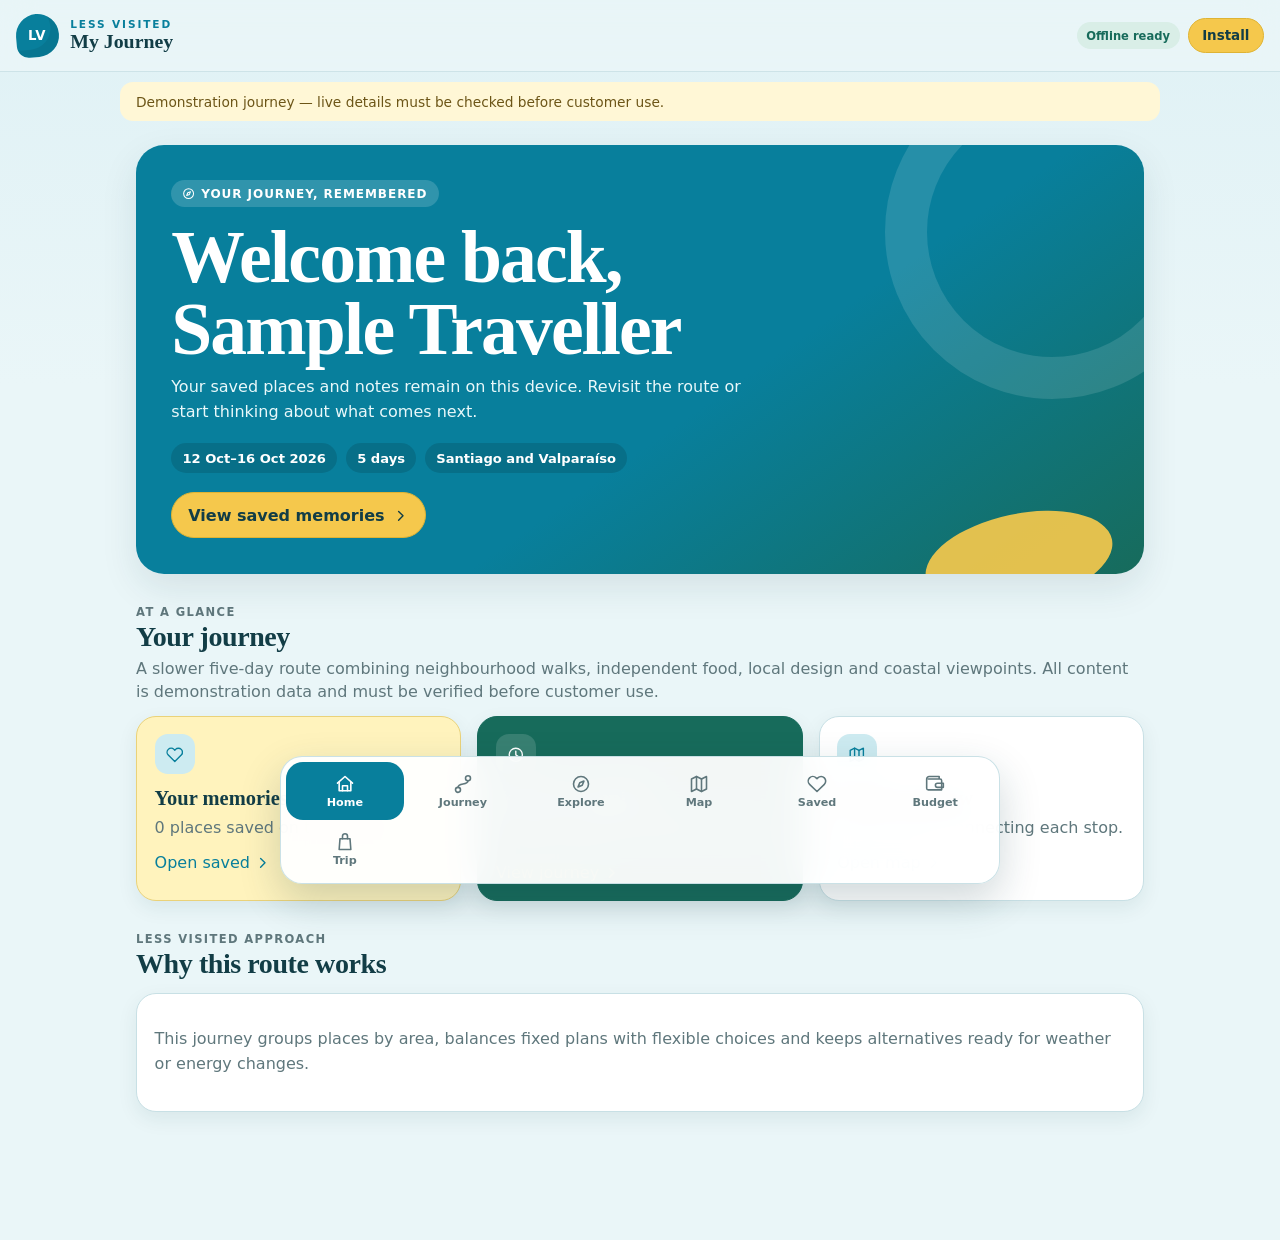
==== index.html @ 57053570 "Add full trip budget companion" ====
<!doctype html>
<html lang="en">
<head>
  <meta charset="utf-8" />
  <meta name="viewport" content="width=device-width, initial-scale=1, viewport-fit=cover" />
  <meta name="theme-color" content="#087f9c" />
  <meta name="description" content="Your private, offline-friendly Less Visited journey companion." />
  <link rel="manifest" href="./manifest.webmanifest" />
  <link rel="icon" href="./icons/icon-192.png" sizes="192x192" />
  <link rel="apple-touch-icon" href="./icons/icon-192.png" />
  <link rel="stylesheet" href="./styles.css" />
  <title>My Journey — Less Visited</title>
</head>
<body>
  <a class="skip-link" href="#main">Skip to content</a>

  <svg class="icon-sprite" aria-hidden="true">
    <symbol id="icon-home" viewBox="0 0 24 24"><path d="m3 11 9-8 9 8"/><path d="M5 10v10h14V10"/><path d="M9 20v-6h6v6"/></symbol>
    <symbol id="icon-route" viewBox="0 0 24 24"><circle cx="6" cy="19" r="3"/><circle cx="18" cy="5" r="3"/><path d="M6 16c0-6 12-2 12-8"/></symbol>
    <symbol id="icon-compass" viewBox="0 0 24 24"><circle cx="12" cy="12" r="9"/><path d="m15.5 8.5-2 5-5 2 2-5z"/></symbol>
    <symbol id="icon-map" viewBox="0 0 24 24"><path d="m3 6 6-3 6 3 6-3v15l-6 3-6-3-6 3z"/><path d="M9 3v15M15 6v15"/></symbol>
    <symbol id="icon-heart" viewBox="0 0 24 24"><path d="M20.8 4.6a5.5 5.5 0 0 0-7.8 0L12 5.7l-1.1-1.1a5.5 5.5 0 0 0-7.8 7.8L12 21l8.8-8.6a5.5 5.5 0 0 0 0-7.8z"/></symbol>
    <symbol id="icon-bag" viewBox="0 0 24 24"><path d="M6 8h12l1 13H5z"/><path d="M9 8V5a3 3 0 0 1 6 0v3"/></symbol>
    <symbol id="icon-clock" viewBox="0 0 24 24"><circle cx="12" cy="12" r="9"/><path d="M12 7v5l3 2"/></symbol>
    <symbol id="icon-pin" viewBox="0 0 24 24"><path d="M20 10c0 5-8 11-8 11S4 15 4 10a8 8 0 1 1 16 0z"/><circle cx="12" cy="10" r="2"/></symbol>
    <symbol id="icon-check" viewBox="0 0 24 24"><path d="m5 12 4 4L19 6"/></symbol>
    <symbol id="icon-external" viewBox="0 0 24 24"><path d="M14 4h6v6M20 4l-9 9"/><path d="M18 13v7H4V6h7"/></symbol>
    <symbol id="icon-chevron" viewBox="0 0 24 24"><path d="m9 18 6-6-6-6"/></symbol>
    <symbol id="icon-download" viewBox="0 0 24 24"><path d="M12 3v12m-5-5 5 5 5-5M5 21h14"/></symbol>
    <symbol id="icon-wallet" viewBox="0 0 24 24"><path d="M4 6h14a2 2 0 0 1 2 2v11H4a2 2 0 0 1-2-2V6a3 3 0 0 1 3-3h12v3"/><path d="M15 11h7v5h-7a2 2 0 0 1 0-5z"/></symbol>
  </svg>

  <header class="app-header">
    <a class="brand-lockup" href="#home" aria-label="Less Visited My Journey home">
      <div class="brand-mark" aria-hidden="true"><span>LV</span></div>
      <div>
        <p class="eyebrow">LESS VISITED</p>
        <p class="product-name">My Journey</p>
      </div>
    </a>
    <div class="header-actions">
      <span id="offline-pill" class="status-pill" hidden>Offline ready</span>
      <button id="install-button" class="button button--small button--yellow" type="button" hidden>Install</button>
    </div>
  </header>

  <div id="network-status" class="network-status" role="status" aria-live="polite"></div>
  <div id="demo-warning" class="demo-warning" hidden></div>

  <main id="main" class="app-main" tabindex="-1">
    <section id="view-home" class="view is-active" data-view="home" aria-labelledby="home-heading"></section>
    <section id="view-journey" class="view" data-view="journey" aria-labelledby="journey-heading"></section>
    <section id="view-explore" class="view" data-view="explore" aria-labelledby="explore-heading"></section>
    <section id="view-map" class="view" data-view="map" aria-labelledby="map-heading"></section>
    <section id="view-saved" class="view" data-view="saved" aria-labelledby="saved-heading"></section>
    <section id="view-budget" class="view" data-view="budget" aria-labelledby="budget-heading"></section>
    <section id="view-trip" class="view" data-view="trip" aria-labelledby="trip-heading"></section>
  </main>

  <nav class="bottom-nav" aria-label="Journey navigation">
    <button class="nav-item is-active" type="button" data-target="home" aria-current="page"><svg><use href="#icon-home"/></svg><span>Home</span></button>
    <button class="nav-item" type="button" data-target="journey"><svg><use href="#icon-route"/></svg><span>Journey</span></button>
    <button class="nav-item" type="button" data-target="explore"><svg><use href="#icon-compass"/></svg><span>Explore</span></button>
    <button class="nav-item" type="button" data-target="map"><svg><use href="#icon-map"/></svg><span>Map</span></button>
    <button class="nav-item" type="button" data-target="saved"><svg><use href="#icon-heart"/></svg><span>Saved</span></button>
    <button class="nav-item" type="button" data-target="budget"><svg><use href="#icon-wallet"/></svg><span>Budget</span></button>
    <button class="nav-item" type="button" data-target="trip"><svg><use href="#icon-bag"/></svg><span>Trip</span></button>
  </nav>

  <template id="place-template">
    <article class="place-card">
      <div class="place-card__visual"><span class="place-card__initials"></span><span class="place-card__status"></span></div>
      <div class="place-card__content">
        <div class="place-card__topline"><span class="category-chip"></span><span class="place-card__location"></span></div>
        <h3 class="place-card__title"></h3>
        <p class="place-card__description"></p>
        <p class="place-card__note"></p>
        <div class="place-card__actions">
          <button class="icon-button save-button" type="button"></button>
          <a class="icon-button map-button" target="_blank" rel="noopener noreferrer"><svg><use href="#icon-pin"/></svg> Map</a>
        </div>
      </div>
    </article>
  </template>

  <script src="./app.js" type="module"></script>
</body>
</html>
---- styles.css ----
:root {
  --sea: #087f9c;
  --sea-dark: #05647c;
  --sea-soft: #cdebf1;
  --green: #176b5b;
  --green-soft: #d9eee7;
  --yellow: #f5c84c;
  --yellow-soft: #fff3bd;
  --ink: #123d46;
  --muted: #5f777c;
  --page: #eaf6f8;
  --white: #ffffff;
  --surface: #f8fcfd;
  --line: #c8e0e5;
  --danger: #a54536;
  --shadow: 0 14px 36px rgba(18, 61, 70, .10);
  --shadow-small: 0 7px 20px rgba(18, 61, 70, .08);
  --radius: 20px;
  color-scheme: light;
  font-family: Inter, ui-sans-serif, system-ui, -apple-system, BlinkMacSystemFont, "Segoe UI", sans-serif;
}

* { box-sizing: border-box; }
html { background: var(--page); scroll-behavior: smooth; }
body { margin: 0; min-height: 100vh; background: linear-gradient(180deg, #dff1f5 0, var(--page) 24rem); color: var(--ink); }
button, textarea, input, select { font: inherit; }
button, a { -webkit-tap-highlight-color: transparent; }
a { color: inherit; }
svg { width: 1.1em; height: 1.1em; fill: none; stroke: currentColor; stroke-width: 1.9; stroke-linecap: round; stroke-linejoin: round; }
.icon-sprite { position: absolute; width: 0; height: 0; overflow: hidden; }

.skip-link { position: fixed; left: 1rem; top: -5rem; z-index: 100; padding: .75rem 1rem; background: var(--ink); color: #fff; border-radius: 10px; }
.skip-link:focus { top: 1rem; }

.app-header { position: sticky; top: 0; z-index: 20; display: flex; justify-content: space-between; align-items: center; min-height: 72px; padding: env(safe-area-inset-top) 1rem 0; background: rgba(234, 246, 248, .91); border-bottom: 1px solid rgba(200, 224, 229, .85); backdrop-filter: blur(16px); }
.brand-lockup { display: flex; align-items: center; gap: .7rem; text-decoration: none; }
.brand-mark { display: grid; place-items: center; width: 43px; height: 43px; border-radius: 50% 50% 50% 12px; background: var(--sea); color: #fff; box-shadow: inset -8px -8px 0 rgba(0,0,0,.07); transform: rotate(-5deg); }
.brand-mark span { transform: rotate(5deg); font-weight: 900; font-size: .83rem; letter-spacing: .05em; }
.eyebrow { margin: 0 0 .05rem; color: var(--sea); font-size: .66rem; letter-spacing: .18em; font-weight: 900; }
.product-name { margin: 0; color: var(--ink); font-family: Georgia, "Times New Roman", serif; font-size: 1.24rem; font-weight: 700; }
.header-actions { display: flex; align-items: center; gap: .5rem; }
.status-pill { padding: .38rem .6rem; border-radius: 999px; background: var(--green-soft); color: var(--green); font-size: .72rem; font-weight: 800; }

.button, .icon-button, .filter-chip { border: 1px solid var(--line); border-radius: 999px; background: var(--white); color: var(--ink); cursor: pointer; text-decoration: none; }
.button { display: inline-flex; align-items: center; justify-content: center; gap: .45rem; padding: .78rem 1rem; font-weight: 800; }
.button--small { padding: .58rem .85rem; font-size: .84rem; }
.button--primary { background: var(--sea); color: #fff; border-color: var(--sea); }
.button--green { background: var(--green); color: #fff; border-color: var(--green); }
.button--yellow { background: var(--yellow); color: var(--ink); border-color: #dfb333; }
.button--danger { color: var(--danger); }
.button:focus-visible, .icon-button:focus-visible, .filter-chip:focus-visible, .nav-item:focus-visible, textarea:focus-visible, input:focus-visible, select:focus-visible, summary:focus-visible { outline: 3px solid rgba(245, 200, 76, .8); outline-offset: 2px; }

.network-status, .demo-warning { display: none; max-width: 1040px; margin: .65rem auto 0; padding: .7rem 1rem; border-radius: 13px; font-size: .86rem; }
.network-status.is-visible { display: block; background: var(--yellow-soft); color: #72570d; }
.demo-warning { background: #fff7d6; color: #6c5517; }
.demo-warning:not([hidden]) { display: block; }

.app-main { width: min(100%, 1040px); margin: 0 auto; padding: 1rem 1rem calc(7rem + env(safe-area-inset-bottom)); }
.view { display: none; }
.view.is-active { display: block; animation: appear .2s ease-out; }
@keyframes appear { from { opacity: .4; transform: translateY(4px); } }

.trip-hero { position: relative; overflow: hidden; min-height: 330px; padding: 1.5rem; border-radius: 28px; background: linear-gradient(145deg, var(--sea) 0 58%, var(--green) 100%); color: #fff; box-shadow: var(--shadow); }
.trip-hero::after { content: ""; position: absolute; width: 250px; height: 250px; right: -75px; top: -80px; border: 42px solid rgba(255,255,255,.12); border-radius: 50%; }
.trip-hero::before { content: ""; position: absolute; width: 190px; height: 90px; right: 30px; bottom: -30px; border-radius: 50%; background: var(--yellow); opacity: .92; transform: rotate(-12deg); }
.trip-hero__content { position: relative; z-index: 2; max-width: 660px; }
.stage-badge { display: inline-flex; align-items: center; gap: .35rem; padding: .42rem .7rem; border-radius: 999px; background: rgba(255,255,255,.16); font-size: .75rem; font-weight: 850; text-transform: uppercase; letter-spacing: .08em; }
.trip-hero h1 { margin: .85rem 0 .55rem; font-family: Georgia, "Times New Roman", serif; font-size: clamp(2.35rem, 8vw, 4.6rem); line-height: .98; letter-spacing: -.025em; }
.trip-hero__summary { max-width: 58ch; margin: 0; color: #e9f8fa; font-size: 1rem; line-height: 1.58; }
.hero-meta { display: flex; flex-wrap: wrap; gap: .55rem; margin-top: 1.15rem; }
.hero-meta span { padding: .48rem .7rem; border-radius: 999px; background: rgba(0,0,0,.13); font-size: .82rem; font-weight: 700; }
.hero-action { margin-top: 1.2rem; }

.section-heading { display: flex; align-items: end; justify-content: space-between; gap: 1rem; margin: 1.65rem 0 .8rem; }
.section-heading h2 { margin: 0; font-family: Georgia, "Times New Roman", serif; font-size: 1.75rem; letter-spacing: -.015em; }
.section-heading p { margin: .25rem 0 0; color: var(--muted); line-height: 1.45; }
.section-label { margin: 0 0 .35rem; color: var(--sea); font-size: .72rem; font-weight: 900; letter-spacing: .12em; text-transform: uppercase; }

.dashboard-grid, .summary-grid, .place-grid, .trip-grid { display: grid; gap: 1rem; }
.dashboard-card, .panel, .place-card, .day-card, .map-card { background: var(--white); border: 1px solid var(--line); border-radius: var(--radius); box-shadow: var(--shadow-small); }
.dashboard-card { padding: 1.1rem; }
.dashboard-card--yellow { background: var(--yellow-soft); border-color: #ead279; }
.dashboard-card--green { background: var(--green); color: #fff; border-color: var(--green); }
.dashboard-card__icon { display: grid; place-items: center; width: 40px; height: 40px; margin-bottom: .8rem; border-radius: 13px; background: var(--sea-soft); color: var(--sea); }
.dashboard-card--green .dashboard-card__icon { background: rgba(255,255,255,.14); color: #fff; }
.dashboard-card h3 { margin: 0 0 .35rem; font-family: Georgia, "Times New Roman", serif; font-size: 1.28rem; }
.dashboard-card p { margin: 0; color: var(--muted); line-height: 1.52; }
.dashboard-card--green p { color: #e1f2ed; }
.dashboard-card__meta { margin-top: .65rem !important; font-size: .82rem; font-weight: 750; }
.card-link { display: inline-flex; align-items: center; gap: .25rem; margin-top: .8rem; color: var(--sea); font-size: .87rem; font-weight: 850; text-decoration: none; }
.button-link { padding: 0; border: 0; background: none; cursor: pointer; font: inherit; }
.dashboard-card--green .card-link { color: var(--yellow); }

.progress { height: 8px; margin-top: .9rem; overflow: hidden; border-radius: 999px; background: rgba(18,61,70,.11); }
.progress span { display: block; height: 100%; border-radius: inherit; background: var(--yellow); }

.day-card { overflow: hidden; margin-bottom: 1rem; }
.day-card__header { display: flex; align-items: start; justify-content: space-between; gap: 1rem; padding: 1.05rem 1.1rem; background: linear-gradient(100deg, var(--sea-soft), #effafb); cursor: pointer; list-style: none; }
.day-card__header::-webkit-details-marker { display: none; }
.day-card__header h3 { margin: .15rem 0 0; font-family: Georgia, "Times New Roman", serif; font-size: 1.45rem; }
.day-card__header p { margin: 0; color: var(--sea-dark); font-size: .77rem; font-weight: 850; text-transform: uppercase; letter-spacing: .07em; }
.day-card__header svg { flex: 0 0 auto; margin-top: .45rem; transition: transform .2s; }
.day-card[open] .day-card__header svg { transform: rotate(90deg); }
.route-note { display: flex; gap: .75rem; padding: .85rem 1rem; background: var(--green-soft); color: var(--green); font-size: .87rem; line-height: 1.45; }
.route-note svg { flex: 0 0 auto; margin-top: .15rem; }
.timeline { padding: .3rem 1rem .9rem; }
.timeline-item { position: relative; display: grid; grid-template-columns: 68px 1fr; gap: .7rem; padding: 1rem 0; border-bottom: 1px solid var(--line); }
.timeline-item:last-child { border-bottom: 0; }
.timeline-item__time { color: var(--sea); font-weight: 900; }
.timeline-item__content h4 { margin: .3rem 0 .25rem; font-family: Georgia, "Times New Roman", serif; font-size: 1.15rem; }
.timeline-item__content p { margin: 0; color: var(--muted); line-height: 1.5; }
.type-badge, .category-chip { display: inline-flex; align-items: center; width: fit-content; padding: .3rem .55rem; border-radius: 999px; font-size: .7rem; font-weight: 850; text-transform: capitalize; }
.type-fixed { background: #fde2dc; color: #8c3d2f; }
.type-suggested { background: var(--sea-soft); color: var(--sea-dark); }
.type-optional { background: var(--yellow-soft); color: #72570d; }
.type-food { background: #f9e1c8; color: #8b4f18; }
.type-task { background: var(--green-soft); color: var(--green); }
.activity-facts { display: flex; flex-wrap: wrap; gap: .4rem .8rem; margin-top: .55rem; color: var(--ink); font-size: .79rem; }
.activity-actions, .place-card__actions, .panel-actions { display: flex; flex-wrap: wrap; gap: .5rem; margin-top: .8rem; }
.icon-button { display: inline-flex; align-items: center; justify-content: center; gap: .32rem; min-height: 40px; padding: .5rem .72rem; font-weight: 800; font-size: .83rem; }
.icon-button.is-active { background: var(--green); color: #fff; border-color: var(--green); }
.alternative-box { margin-top: .75rem; padding: .75rem; border-left: 4px solid var(--yellow); border-radius: 0 12px 12px 0; background: #fff9df; }
.alternative-box strong { display: block; margin-bottom: .2rem; }
.alternative-box p { font-size: .87rem; }

.filter-bar { display: flex; gap: .45rem; margin: .8rem -1rem 1rem; padding: 0 1rem .25rem; overflow-x: auto; scrollbar-width: none; }
.filter-bar::-webkit-scrollbar { display: none; }
.filter-chip { flex: 0 0 auto; padding: .57rem .78rem; color: var(--muted); font-size: .8rem; font-weight: 800; }
.filter-chip.is-active { background: var(--sea); color: #fff; border-color: var(--sea); }
.explore-summary { color: var(--muted); font-size: .86rem; }
.place-grid { grid-template-columns: repeat(auto-fit, minmax(250px, 1fr)); }
.place-card { overflow: hidden; }
.place-card__visual { position: relative; display: grid; place-items: center; min-height: 118px; background: linear-gradient(135deg, var(--sea), var(--green)); color: rgba(255,255,255,.95); }
.place-card:nth-child(3n+2) .place-card__visual { background: linear-gradient(135deg, var(--green), #59a889); }
.place-card:nth-child(3n+3) .place-card__visual { background: linear-gradient(135deg, #e0ae2e, var(--yellow)); color: var(--ink); }
.place-card__initials { font-family: Georgia, "Times New Roman", serif; font-size: 2.1rem; font-weight: 700; letter-spacing: .05em; }
.place-card__status { position: absolute; right: .65rem; top: .65rem; padding: .32rem .5rem; border-radius: 999px; background: rgba(255,255,255,.9); color: var(--green); font-size: .66rem; font-weight: 900; }
.place-card__content { padding: 1rem; }
.place-card__topline { display: flex; justify-content: space-between; align-items: center; gap: .5rem; }
.category-chip { background: var(--sea-soft); color: var(--sea-dark); }
.place-card__location { color: var(--muted); font-size: .72rem; }
.place-card h3 { margin: .55rem 0 .35rem; font-family: Georgia, "Times New Roman", serif; font-size: 1.3rem; }
.place-card__description { margin: 0; color: var(--muted); line-height: 1.5; }
.place-card__note { margin: .65rem 0 0; padding-top: .65rem; border-top: 1px solid var(--line); color: var(--ink); font-size: .83rem; line-height: 1.45; }

.map-card { overflow: hidden; }
.map-preview { position: relative; min-height: 300px; overflow: hidden; background: #d8eef2; }
.map-preview::before, .map-preview::after { content: ""; position: absolute; inset: -10%; background: repeating-linear-gradient(112deg, transparent 0 48px, rgba(255,255,255,.7) 49px 56px, transparent 57px 105px); transform: rotate(-7deg); }
.map-preview::after { background: repeating-linear-gradient(28deg, transparent 0 70px, rgba(23,107,91,.09) 71px 112px); transform: rotate(5deg); }
.map-route { position: absolute; z-index: 2; left: 18%; top: 19%; width: 62%; height: 60%; border: 5px dashed var(--sea); border-left-color: transparent; border-bottom-color: var(--green); border-radius: 45% 55% 40% 60%; transform: rotate(-8deg); }
.map-pin { position: absolute; z-index: 3; display: grid; place-items: center; width: 34px; height: 34px; border: 4px solid #fff; border-radius: 50% 50% 50% 8px; background: var(--yellow); color: var(--ink); box-shadow: var(--shadow-small); transform: rotate(-45deg); font-weight: 900; }
.map-pin span { transform: rotate(45deg); font-size: .75rem; }
.map-pin--1 { left: 20%; top: 22%; }.map-pin--2 { left: 48%; top: 45%; }.map-pin--3 { right: 18%; bottom: 18%; }
.map-card__body { padding: 1.1rem; }
.map-card__body h3 { margin: 0; font-family: Georgia, "Times New Roman", serif; font-size: 1.45rem; }
.map-card__body p { color: var(--muted); line-height: 1.5; }
.stop-list { display: grid; gap: .6rem; margin-top: 1rem; }
.stop { display: grid; grid-template-columns: 34px 1fr auto; align-items: center; gap: .65rem; padding: .65rem; border-radius: 14px; background: var(--surface); }
.stop__number { display: grid; place-items: center; width: 32px; height: 32px; border-radius: 50%; background: var(--sea); color: #fff; font-weight: 900; }
.stop strong, .stop span { display: block; }.stop span { color: var(--muted); font-size: .78rem; }

.panel { padding: 1.1rem; margin-bottom: 1rem; }
.panel h3 { margin: 0 0 .55rem; font-family: Georgia, "Times New Roman", serif; font-size: 1.3rem; }
.panel p, .panel li { color: var(--muted); line-height: 1.55; }
.panel ul { padding-left: 1.2rem; }
.panel--emergency { border-left: 5px solid #e27d68; }
.key-list { display: grid; gap: .65rem; margin: 0; }
.key-list div { display: grid; grid-template-columns: minmax(95px, .55fr) 1fr; gap: .7rem; padding-bottom: .6rem; border-bottom: 1px solid var(--line); }
.key-list div:last-child { padding-bottom: 0; border-bottom: 0; }
.key-list dt { color: var(--muted); font-size: .78rem; }.key-list dd { margin: 0; font-weight: 750; }
.check-list { display: grid; gap: .55rem; }
.check-item { display: flex; align-items: start; gap: .65rem; padding: .65rem; border-radius: 12px; background: var(--surface); cursor: pointer; }
.check-item input { margin-top: .2rem; accent-color: var(--green); }
.check-item.is-complete span { text-decoration: line-through; color: var(--muted); }
.notes-area { width: 100%; min-height: 120px; padding: .8rem; border: 1px solid var(--line); border-radius: 14px; background: var(--surface); color: var(--ink); resize: vertical; }
.budget-row { display: grid; grid-template-columns: 1fr auto; gap: .6rem; padding: .55rem 0; border-bottom: 1px solid var(--line); }
.budget-row:last-child { border-bottom: 0; }.budget-total { font-weight: 900; color: var(--green); }
.empty-state { padding: 2.2rem 1rem; text-align: center; border: 1px dashed #9ec5ce; border-radius: var(--radius); color: var(--muted); background: rgba(255,255,255,.45); }

.bottom-nav { position: fixed; z-index: 30; left: 50%; bottom: max(.55rem, env(safe-area-inset-bottom)); transform: translateX(-50%); display: grid; grid-template-columns: repeat(6, 1fr); width: min(calc(100% - .7rem), 720px); padding: .3rem; border: 1px solid rgba(200,224,229,.95); border-radius: 22px; background: rgba(255,255,255,.95); box-shadow: 0 16px 42px rgba(18,61,70,.2); backdrop-filter: blur(18px); }
.nav-item { display: grid; justify-items: center; align-content: center; gap: .14rem; min-height: 58px; padding: .35rem .08rem; border: 0; border-radius: 17px; background: transparent; color: var(--muted); cursor: pointer; font-size: .64rem; font-weight: 800; }
.nav-item svg { width: 1.25rem; height: 1.25rem; }
.nav-item.is-active { background: var(--sea); color: #fff; }

@media (min-width: 720px) {
  .app-main { padding-top: 1.5rem; }
  .trip-hero { padding: 2.2rem; }
  .dashboard-grid { grid-template-columns: repeat(3, 1fr); }
  .summary-grid { grid-template-columns: 1.4fr .6fr; }
  .trip-grid { grid-template-columns: repeat(2, minmax(0, 1fr)); }
  .trip-grid .panel { margin-bottom: 0; }
  .map-card { display: grid; grid-template-columns: 1.15fr .85fr; }
  .map-preview { min-height: 480px; }
  .bottom-nav { bottom: 1rem; }
  .nav-item { font-size: .7rem; }
}

@media (max-width: 430px) {
  .status-pill { display: none; }
  .trip-hero { min-height: 350px; }
  .timeline-item { grid-template-columns: 52px 1fr; }
  .nav-item span { font-size: .59rem; }
}

@media (prefers-reduced-motion: reduce) { *, *::before, *::after { scroll-behavior: auto !important; animation: none !important; transition: none !important; } }
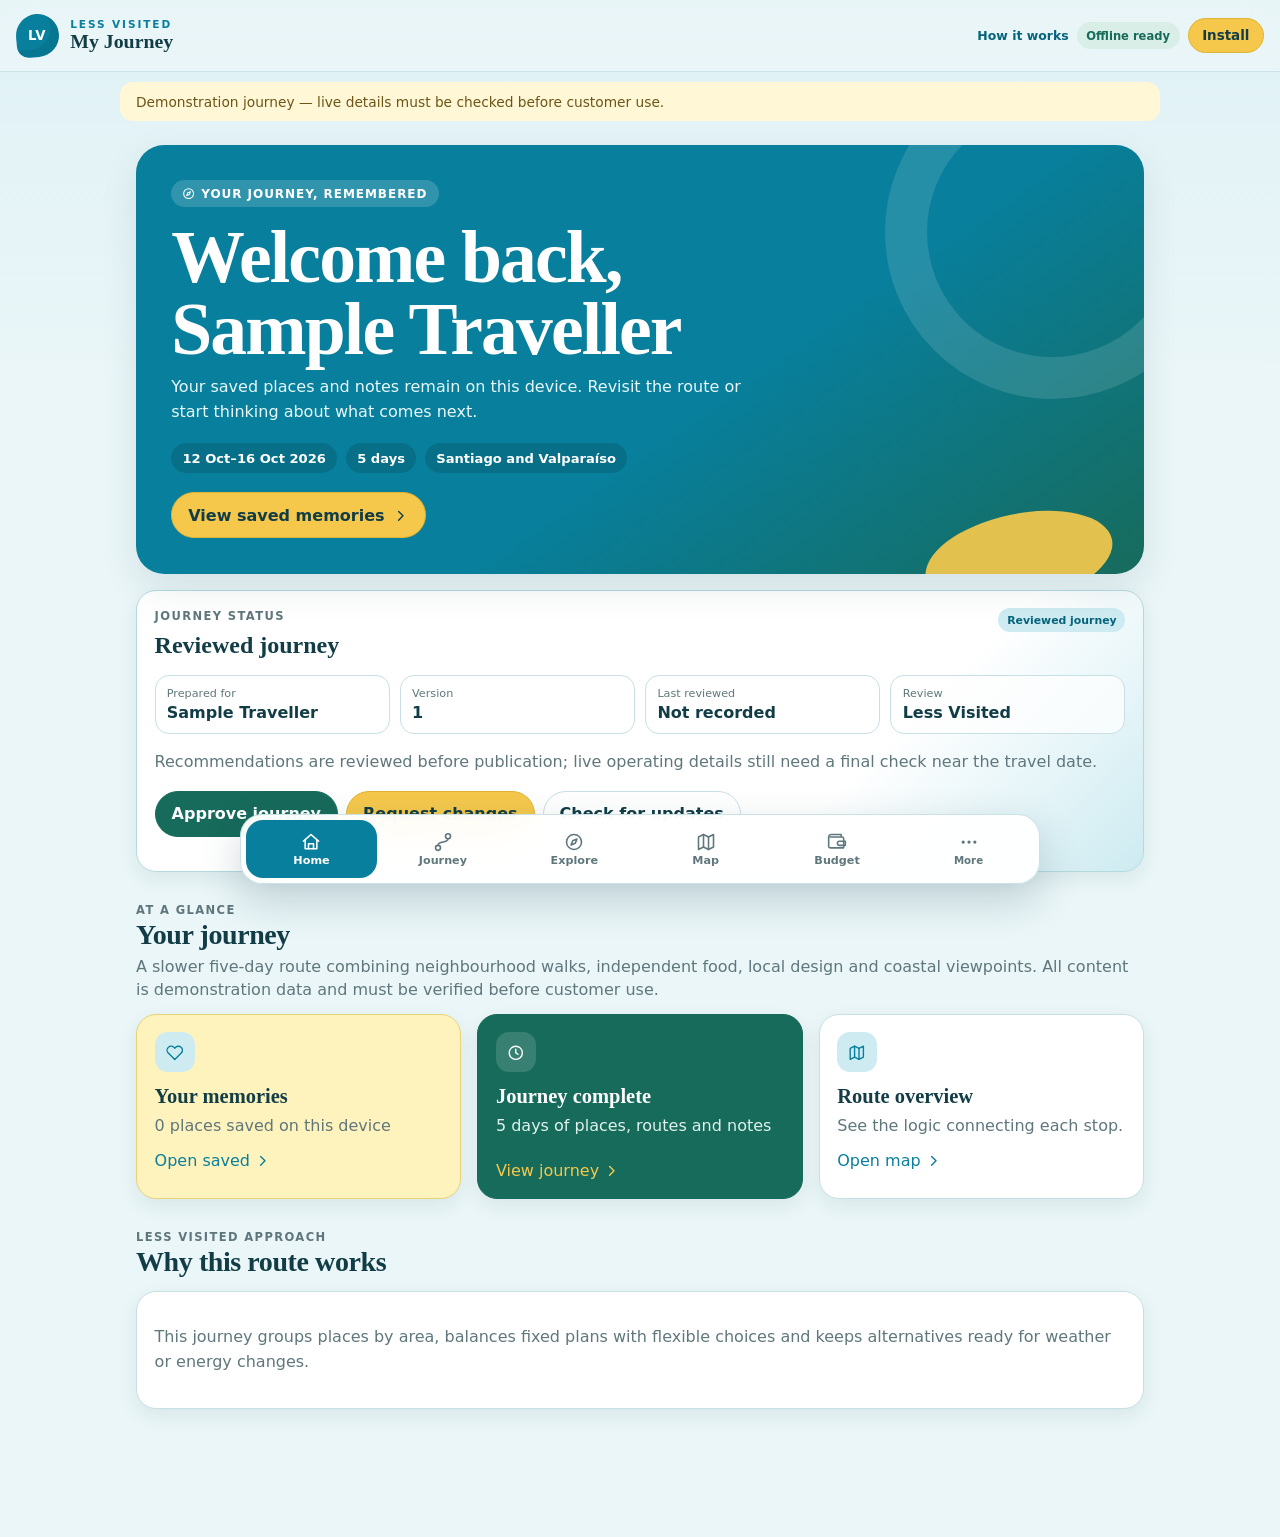
==== commit 49ac7958: "Connect product enhancements and simplify mobile navigation" ====
--- a/index.html
+++ b/index.html
@@ -9,6 +9,7 @@
   <link rel="icon" href="./icons/icon-192.png" sizes="192x192" />
   <link rel="apple-touch-icon" href="./icons/icon-192.png" />
   <link rel="stylesheet" href="./styles.css" />
+  <link rel="stylesheet" href="./enhancements.css" />
   <title>My Journey — Less Visited</title>
 </head>
 <body>
@@ -28,6 +29,7 @@
     <symbol id="icon-chevron" viewBox="0 0 24 24"><path d="m9 18 6-6-6-6"/></symbol>
     <symbol id="icon-download" viewBox="0 0 24 24"><path d="M12 3v12m-5-5 5 5 5-5M5 21h14"/></symbol>
     <symbol id="icon-wallet" viewBox="0 0 24 24"><path d="M4 6h14a2 2 0 0 1 2 2v11H4a2 2 0 0 1-2-2V6a3 3 0 0 1 3-3h12v3"/><path d="M15 11h7v5h-7a2 2 0 0 1 0-5z"/></symbol>
+    <symbol id="icon-more" viewBox="0 0 24 24"><circle cx="5" cy="12" r="1"/><circle cx="12" cy="12" r="1"/><circle cx="19" cy="12" r="1"/></symbol>
   </svg>
 
   <header class="app-header">
@@ -62,9 +64,10 @@
     <button class="nav-item" type="button" data-target="journey"><svg><use href="#icon-route"/></svg><span>Journey</span></button>
     <button class="nav-item" type="button" data-target="explore"><svg><use href="#icon-compass"/></svg><span>Explore</span></button>
     <button class="nav-item" type="button" data-target="map"><svg><use href="#icon-map"/></svg><span>Map</span></button>
-    <button class="nav-item" type="button" data-target="saved"><svg><use href="#icon-heart"/></svg><span>Saved</span></button>
+    <button class="nav-item nav-item--secondary" type="button" data-target="saved"><svg><use href="#icon-heart"/></svg><span>Saved</span></button>
     <button class="nav-item" type="button" data-target="budget"><svg><use href="#icon-wallet"/></svg><span>Budget</span></button>
-    <button class="nav-item" type="button" data-target="trip"><svg><use href="#icon-bag"/></svg><span>Trip</span></button>
+    <button class="nav-item nav-item--secondary" type="button" data-target="trip"><svg><use href="#icon-bag"/></svg><span>Trip</span></button>
+    <button class="nav-more" type="button"><svg><use href="#icon-more"/></svg><span>More</span></button>
   </nav>
 
   <template id="place-template">
@@ -83,6 +86,8 @@
     </article>
   </template>
 
+  <script src="./bootstrap.js"></script>
   <script src="./app.js" type="module"></script>
+  <script src="./enhancements.js" type="module"></script>
 </body>
 </html>
--- a/styles.css
+++ b/styles.css
@@ -177,7 +177,41 @@
 .budget-row:last-child { border-bottom: 0; }.budget-total { font-weight: 900; color: var(--green); }
 .empty-state { padding: 2.2rem 1rem; text-align: center; border: 1px dashed #9ec5ce; border-radius: var(--radius); color: var(--muted); background: rgba(255,255,255,.45); }
 
-.bottom-nav { position: fixed; z-index: 30; left: 50%; bottom: max(.55rem, env(safe-area-inset-bottom)); transform: translateX(-50%); display: grid; grid-template-columns: repeat(6, 1fr); width: min(calc(100% - .7rem), 720px); padding: .3rem; border: 1px solid rgba(200,224,229,.95); border-radius: 22px; background: rgba(255,255,255,.95); box-shadow: 0 16px 42px rgba(18,61,70,.2); backdrop-filter: blur(18px); }
+.sr-only { position: absolute; width: 1px; height: 1px; padding: 0; margin: -1px; overflow: hidden; clip: rect(0,0,0,0); white-space: nowrap; border: 0; }
+.budget-hero { display: grid; gap: 1rem; padding: 1.25rem; border-radius: 24px; background: linear-gradient(135deg, var(--green), var(--sea)); color: #fff; box-shadow: var(--shadow); }
+.budget-hero h3 { margin: .35rem 0 0; font-family: Georgia, "Times New Roman", serif; font-size: clamp(2rem, 7vw, 3.7rem); line-height: 1; }
+.budget-hero p { margin: .35rem 0 0; color: #e2f4f0; }
+.budget-status--watch { background: linear-gradient(135deg, #8b6510, var(--sea)); }.budget-status--over { background: linear-gradient(135deg, var(--danger), #7d493d); }
+.budget-hero__stats { display: grid; grid-template-columns: repeat(3, 1fr); gap: .45rem; }
+.budget-hero__stats div { padding: .75rem; border-radius: 15px; background: rgba(255,255,255,.13); }
+.budget-hero__stats strong, .budget-hero__stats span { display: block; }.budget-hero__stats strong { font-size: .93rem; }.budget-hero__stats span { margin-top: .2rem; color: #def1ed; font-size: .68rem; }
+.budget-tabs { display: flex; gap: .45rem; margin: 1rem 0; overflow-x: auto; scrollbar-width: none; }.budget-tabs::-webkit-scrollbar { display: none; }
+.budget-tabs .filter-chip { flex: 1 0 auto; }
+#expense-form { display: grid; grid-template-columns: 1fr auto; gap: .55rem; }
+.budget-entry, .form-grid input, .form-grid select { width: 100%; min-height: 46px; padding: .7rem .78rem; border: 1px solid var(--line); border-radius: 13px; background: var(--surface); color: var(--ink); }
+.budget-entry { font-size: 1rem; }.input-hint { margin: .65rem 0 0; font-size: .8rem; }
+.expense-confirm-card { margin-top: 1rem; padding: 1rem; border: 1px solid #e4c755; border-radius: 17px; background: var(--yellow-soft); }
+.confirm-amount { margin: .25rem 0 1rem; color: var(--green); font-family: Georgia, "Times New Roman", serif; font-size: 2rem; font-weight: 800; }.confirm-amount small { display: block; margin-top: .15rem; color: var(--muted); font: 700 .8rem Inter, sans-serif; }
+.form-grid { display: grid; gap: .75rem; }.form-grid label { display: grid; gap: .3rem; color: var(--muted); font-size: .75rem; font-weight: 800; }
+.panel-title-row { display: flex; align-items: center; justify-content: space-between; gap: .75rem; }.panel-title-row h3 { margin: 0; }
+.expense-row { display: grid; grid-template-columns: 40px 1fr auto; align-items: center; gap: .65rem; width: 100%; padding: .75rem 0; border: 0; border-bottom: 1px solid var(--line); background: transparent; color: var(--ink); text-align: left; cursor: pointer; }
+.expense-row:last-child { border-bottom: 0; }.expense-row__icon { display: grid; place-items: center; width: 38px; height: 38px; border-radius: 12px; background: var(--sea-soft); font-size: 1.15rem; }
+.expense-row strong, .expense-row small { display: block; }.expense-row small { margin-top: .18rem; color: var(--muted); font-size: .7rem; }.expense-row > span:last-child { text-align: right; }
+.budget-filter-bar { margin-left: 0; margin-right: 0; padding-left: 0; }.ledger-group { padding: .6rem 0 1rem; border-bottom: 1px solid var(--line); }.ledger-group:last-child { border-bottom: 0; }
+.export-nudge { border-color: #e2c34b; background: var(--yellow-soft); }
+.spend-chart { display: flex; align-items: end; gap: .35rem; min-height: 210px; padding-top: 1rem; overflow-x: auto; }
+.spend-bar { display: grid; grid-template-rows: 160px auto; align-items: end; flex: 1 0 34px; min-width: 34px; text-align: center; }.spend-bar span { display: block; min-height: 4px; border-radius: 8px 8px 3px 3px; background: linear-gradient(180deg, var(--yellow), var(--sea)); }.spend-bar small { margin-top: .35rem; color: var(--muted); font-size: .59rem; }
+.breakdown-row { position: relative; display: grid; grid-template-columns: 1fr auto; gap: .45rem; padding: .7rem 0 .85rem; border-bottom: 1px solid var(--line); overflow: hidden; }.breakdown-row div strong, .breakdown-row div small { display: block; }.breakdown-row small { margin-top: .15rem; color: var(--muted); }.breakdown-row > span { position: absolute; left: 0; bottom: 0; height: 4px; border-radius: 999px; background: var(--sea); }
+.metric-big, .budget-dashboard-total strong { display: block; color: var(--green); font-family: Georgia, "Times New Roman", serif; font-size: 2.2rem; font-weight: 800; }.budget-dashboard-total span { display: block; margin: .25rem 0 .7rem; color: var(--muted); }
+.trip-budget-card details { margin-top: .75rem; }.trip-budget-card summary { color: var(--sea); cursor: pointer; font-weight: 800; }
+
+html[data-theme="dark"] { --ink: #e8f6f7; --muted: #aac4c8; --page: #0b2b32; --white: #123d46; --surface: #173f47; --line: #2d5961; --sea-soft: #164c58; --green-soft: #164a40; --yellow-soft: #534718; color-scheme: dark; }
+html[data-theme="dark"] body { background: linear-gradient(180deg, #09242a 0, var(--page) 24rem); }
+html[data-theme="dark"] .app-header { background: rgba(11,43,50,.92); }
+html[data-theme="dark"] .bottom-nav { background: rgba(18,61,70,.96); border-color: var(--line); }
+html[data-theme="dark"] .dashboard-card--green, html[data-theme="dark"] .budget-hero { color: #fff; }
+
+.bottom-nav { position: fixed; z-index: 30; left: 50%; bottom: max(.55rem, env(safe-area-inset-bottom)); transform: translateX(-50%); display: grid; grid-template-columns: repeat(7, 1fr); width: min(calc(100% - .7rem), 800px); padding: .3rem; border: 1px solid rgba(200,224,229,.95); border-radius: 22px; background: rgba(255,255,255,.95); box-shadow: 0 16px 42px rgba(18,61,70,.2); backdrop-filter: blur(18px); }
 .nav-item { display: grid; justify-items: center; align-content: center; gap: .14rem; min-height: 58px; padding: .35rem .08rem; border: 0; border-radius: 17px; background: transparent; color: var(--muted); cursor: pointer; font-size: .64rem; font-weight: 800; }
 .nav-item svg { width: 1.25rem; height: 1.25rem; }
 .nav-item.is-active { background: var(--sea); color: #fff; }
@@ -188,6 +222,8 @@
   .dashboard-grid { grid-template-columns: repeat(3, 1fr); }
   .summary-grid { grid-template-columns: 1.4fr .6fr; }
   .trip-grid { grid-template-columns: repeat(2, minmax(0, 1fr)); }
+  .form-grid { grid-template-columns: repeat(2, minmax(0, 1fr)); }
+  .budget-hero { grid-template-columns: 1fr 1fr; align-items: end; }
   .trip-grid .panel { margin-bottom: 0; }
   .map-card { display: grid; grid-template-columns: 1.15fr .85fr; }
   .map-preview { min-height: 480px; }
@@ -199,7 +235,10 @@
   .status-pill { display: none; }
   .trip-hero { min-height: 350px; }
   .timeline-item { grid-template-columns: 52px 1fr; }
-  .nav-item span { font-size: .59rem; }
+  .nav-item span { font-size: .53rem; }
+  .nav-item svg { width: 1.08rem; height: 1.08rem; }
+  #expense-form { grid-template-columns: 1fr; }
+  .budget-hero__stats { grid-template-columns: 1fr 1fr 1fr; }
 }
 
 @media (prefers-reduced-motion: reduce) { *, *::before, *::after { scroll-behavior: auto !important; animation: none !important; transition: none !important; } }
--- a/enhancements.css
+++ b/enhancements.css
@@ -0,0 +1,178 @@
+.product-flow-link {
+  color: var(--sea-dark);
+  font-size: .78rem;
+  font-weight: 850;
+  text-decoration: none;
+}
+.journey-status-card {
+  margin-top: 1rem;
+  border-color: #b5d9df;
+  background: linear-gradient(135deg, #fff 0 70%, var(--sea-soft));
+}
+.status-card__top, .dialog-heading {
+  display: flex;
+  align-items: flex-start;
+  justify-content: space-between;
+  gap: 1rem;
+}
+.status-card__top h2, .dialog-heading h2 { margin: 0; font-family: Georgia, "Times New Roman", serif; }
+.review-badge, .verified-chip {
+  display: inline-flex;
+  align-items: center;
+  padding: .35rem .55rem;
+  border-radius: 999px;
+  background: var(--sea-soft);
+  color: var(--sea-dark);
+  font-size: .68rem;
+  font-weight: 900;
+}
+.review-badge--approved { background: var(--green-soft); color: var(--green); }
+.review-badge--changes_requested { background: #fde2dc; color: #8c3d2f; }
+.status-meta-grid {
+  display: grid;
+  grid-template-columns: repeat(2, minmax(0, 1fr));
+  gap: .65rem;
+  margin: 1rem 0;
+}
+.status-meta-grid div {
+  padding: .7rem;
+  border-radius: 14px;
+  background: rgba(255,255,255,.72);
+  border: 1px solid var(--line);
+}
+.status-meta-grid span, .status-meta-grid strong { display: block; }
+.status-meta-grid span { color: var(--muted); font-size: .7rem; }
+.status-meta-grid strong { margin-top: .2rem; }
+.status-card__note, .update-result { color: var(--muted); }
+.why-selected {
+  margin-top: .75rem;
+  padding: .75rem;
+  border-radius: 14px;
+  background: var(--sea-soft);
+}
+.why-selected strong { display: block; color: var(--sea-dark); }
+.why-selected p { margin-top: .25rem; }
+.verification-box {
+  margin-top: .75rem;
+  border: 1px solid #b8d8cd;
+  border-radius: 14px;
+  background: #f3fbf8;
+}
+.verification-box summary {
+  display: flex;
+  justify-content: space-between;
+  gap: .75rem;
+  padding: .7rem;
+  color: var(--green);
+  cursor: pointer;
+  font-size: .78rem;
+  font-weight: 850;
+}
+.verification-box__body { padding: 0 .75rem .75rem; }
+.verification-box dl { margin: 0; }
+.verification-box dl div {
+  display: grid;
+  grid-template-columns: 90px 1fr;
+  gap: .5rem;
+  padding: .35rem 0;
+  border-top: 1px solid #d6e9e2;
+}
+.verification-box dt { color: var(--muted); font-size: .72rem; }
+.verification-box dd { margin: 0; font-size: .78rem; font-weight: 700; }
+.place-card__why {
+  margin: .7rem 0 0;
+  padding: .65rem;
+  border-radius: 12px;
+  background: var(--sea-soft);
+  color: var(--sea-dark) !important;
+  font-size: .8rem;
+}
+.place-card__topline { flex-wrap: wrap; }
+.nav-item--secondary { display: none !important; }
+.nav-more {
+  display: grid;
+  justify-items: center;
+  align-content: center;
+  gap: .14rem;
+  min-height: 58px;
+  padding: .35rem .08rem;
+  border: 0;
+  border-radius: 17px;
+  background: transparent;
+  color: var(--muted);
+  cursor: pointer;
+  font-size: .64rem;
+  font-weight: 800;
+}
+.nav-more svg { width: 1.25rem; height: 1.25rem; }
+.nav-more.is-active { background: var(--sea); color: #fff; }
+.bottom-nav { grid-template-columns: repeat(6, 1fr); }
+.more-menu, .change-dialog {
+  width: min(calc(100% - 1.5rem), 560px);
+  max-height: min(88vh, 760px);
+  padding: 1.15rem;
+  border: 1px solid var(--line);
+  border-radius: 24px;
+  background: var(--white);
+  color: var(--ink);
+  box-shadow: 0 30px 80px rgba(18,61,70,.3);
+}
+.more-menu::backdrop, .change-dialog::backdrop { background: rgba(6,38,45,.58); backdrop-filter: blur(4px); }
+.more-menu__grid { display: grid; gap: .7rem; margin-top: 1rem; }
+.more-menu__grid button, .more-menu__grid a {
+  display: grid;
+  gap: .2rem;
+  padding: .9rem;
+  border: 1px solid var(--line);
+  border-radius: 16px;
+  background: var(--surface);
+  color: var(--ink);
+  text-align: left;
+  text-decoration: none;
+  cursor: pointer;
+}
+.more-menu__grid span { color: var(--muted); font-size: .78rem; }
+.change-dialog form { display: grid; gap: .85rem; }
+.change-dialog label { display: grid; gap: .3rem; color: var(--muted); font-size: .78rem; font-weight: 850; }
+.change-dialog input, .change-dialog select, .change-dialog textarea {
+  width: 100%;
+  padding: .75rem;
+  border: 1px solid var(--line);
+  border-radius: 13px;
+  background: var(--surface);
+  color: var(--ink);
+}
+.change-result { min-height: 1.2rem; color: var(--green); font-weight: 800; }
+.flow-page { max-width: 1100px; margin: 0 auto; padding: 1rem 1rem 5rem; }
+.flow-hero {
+  padding: clamp(1.4rem, 5vw, 3.4rem);
+  border-radius: 30px;
+  background: linear-gradient(135deg, var(--sea), var(--green));
+  color: #fff;
+}
+.flow-hero h1 { max-width: 14ch; margin: .7rem 0; font-family: Georgia, "Times New Roman", serif; font-size: clamp(2.4rem, 8vw, 5rem); line-height: .95; }
+.flow-hero p { max-width: 62ch; color: #e5f5f3; line-height: 1.6; }
+.flow-steps { display: grid; gap: 1rem; margin-top: 1rem; }
+.flow-step { padding: 1rem; border: 1px solid var(--line); border-radius: 20px; background: var(--white); }
+.flow-step__number { display: grid; place-items: center; width: 38px; height: 38px; border-radius: 50%; background: var(--yellow); font-weight: 900; }
+.flow-step h2 { margin: .7rem 0 .35rem; font-family: Georgia, "Times New Roman", serif; }
+.flow-choice-grid { display: grid; gap: .8rem; }
+.flow-choice { padding: 1rem; border: 1px solid var(--line); border-radius: 18px; background: var(--surface); }
+.flow-choice--featured { border-color: var(--sea); box-shadow: var(--shadow-small); }
+.demo-intake { display: grid; gap: .75rem; }
+.demo-intake label { display: grid; gap: .3rem; color: var(--muted); font-size: .78rem; font-weight: 800; }
+.demo-intake input, .demo-intake select, .demo-intake textarea { padding: .7rem; border: 1px solid var(--line); border-radius: 12px; background: var(--surface); color: var(--ink); }
+.preview-route { display: grid; gap: .6rem; }
+.preview-route div { display: grid; grid-template-columns: 34px 1fr; gap: .65rem; align-items: start; padding: .7rem; border-radius: 14px; background: var(--surface); }
+.preview-route span { display: grid; place-items: center; width: 32px; height: 32px; border-radius: 50%; background: var(--sea); color: white; font-weight: 900; }
+@media (min-width: 760px) {
+  .status-meta-grid { grid-template-columns: repeat(4, minmax(0, 1fr)); }
+  .flow-steps { grid-template-columns: repeat(2, minmax(0, 1fr)); }
+  .flow-choice-grid { grid-template-columns: repeat(2, minmax(0, 1fr)); }
+}
+@media (max-width: 520px) {
+  .product-flow-link { display: none; }
+  .verification-box summary { display: grid; }
+  .bottom-nav { width: calc(100% - .5rem); }
+  .nav-more, .nav-item { font-size: .52rem; }
+}
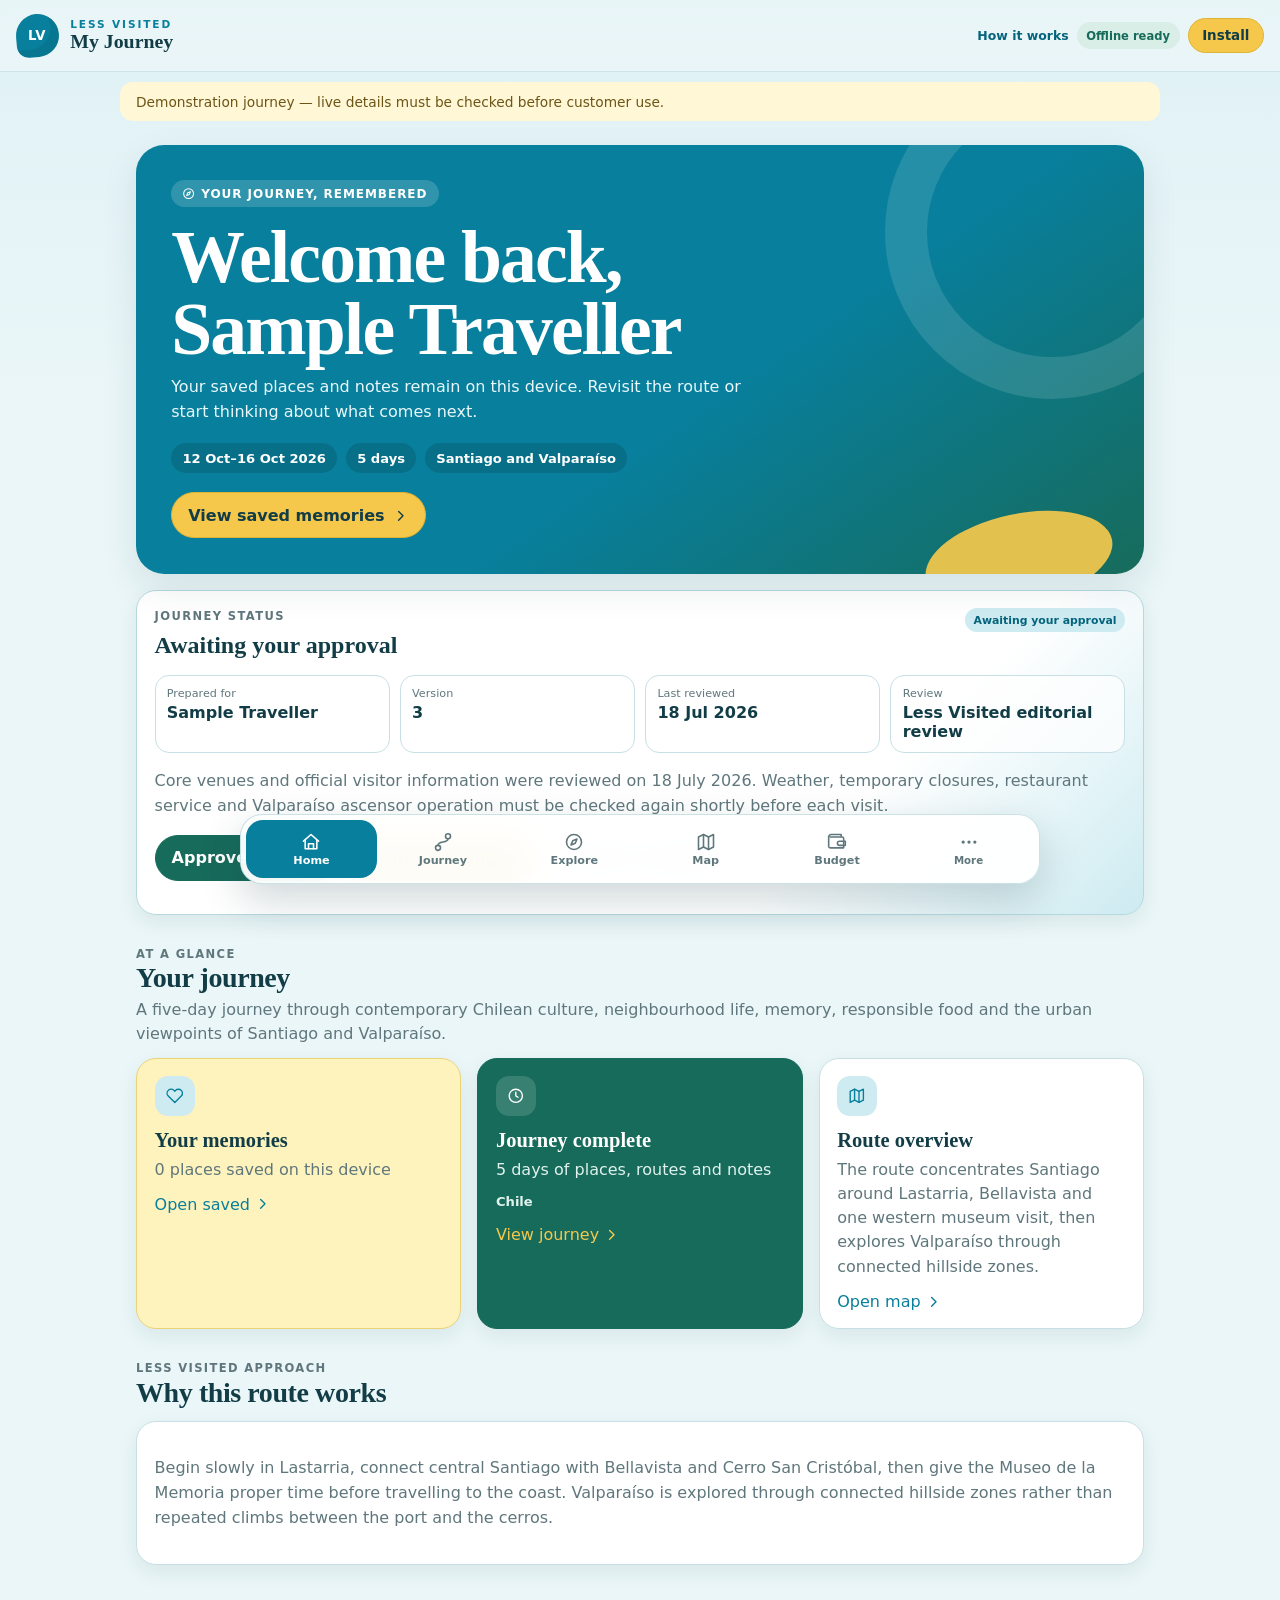
==== commit 37b87516: "Load reviewed Chile journey data before the companion" ====
--- a/index.html
+++ b/index.html
@@ -87,6 +87,7 @@
   </template>
 
   <script src="./bootstrap.js"></script>
+  <script src="./journey-data-patch.js"></script>
   <script src="./app.js" type="module"></script>
   <script src="./enhancements.js" type="module"></script>
 </body>
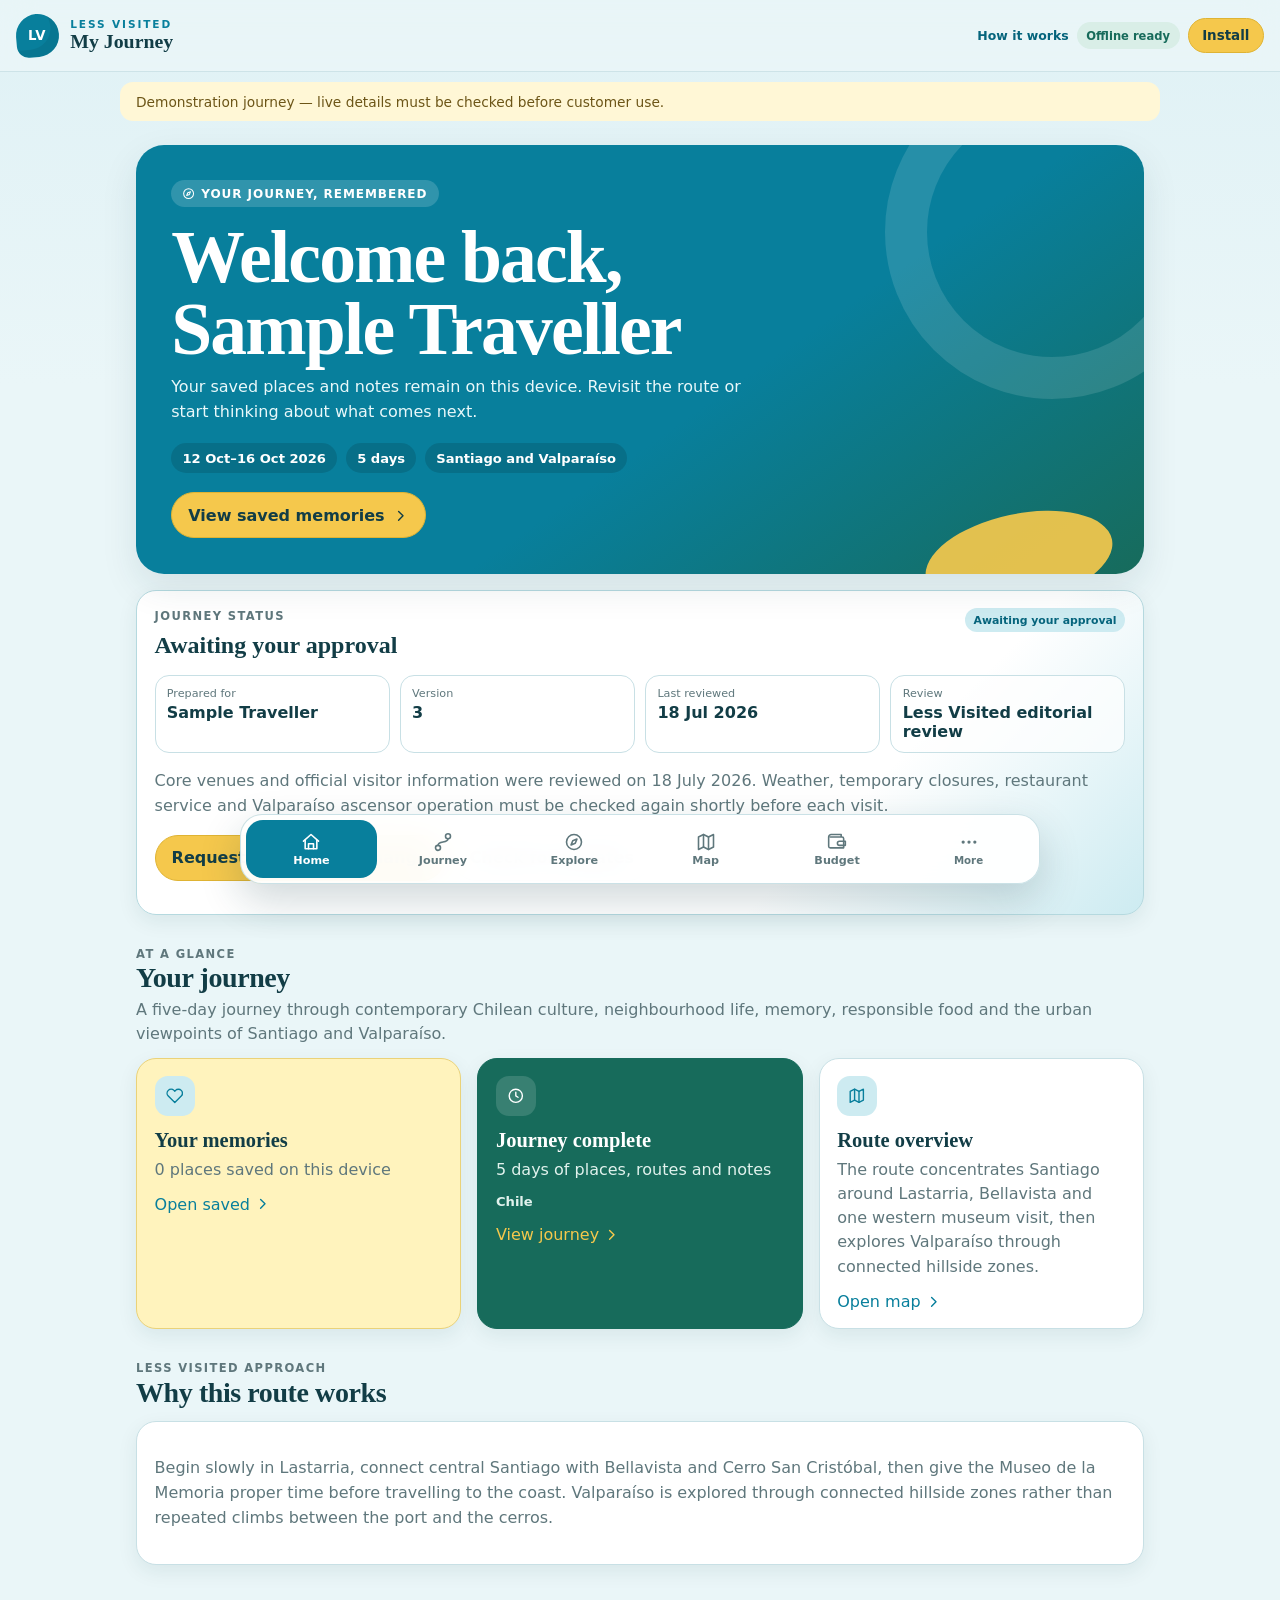
==== commit c7276d12: "Load reviewer approval integration" ====
--- a/index.html
+++ b/index.html
@@ -10,6 +10,7 @@
   <link rel="apple-touch-icon" href="./icons/icon-192.png" />
   <link rel="stylesheet" href="./styles.css" />
   <link rel="stylesheet" href="./enhancements.css" />
+  <link rel="stylesheet" href="./approval-integration.css" />
   <title>My Journey — Less Visited</title>
 </head>
 <body>
@@ -90,5 +91,6 @@
   <script src="./journey-data-patch.js"></script>
   <script src="./app.js" type="module"></script>
   <script src="./enhancements.js" type="module"></script>
+  <script src="./approval-integration.js" type="module"></script>
 </body>
 </html>
--- a/approval-integration.css
+++ b/approval-integration.css
@@ -0,0 +1,66 @@
+body.reviewer-mode::before {
+  content: "INTERNAL REVIEW MODE";
+  position: sticky;
+  top: 0;
+  z-index: 90;
+  display: block;
+  padding: .45rem 1rem;
+  background: #173f49;
+  color: #fff;
+  font-size: .72rem;
+  font-weight: 900;
+  letter-spacing: .08em;
+  text-align: center;
+}
+
+.reviewer-panel {
+  display: grid;
+  gap: .8rem;
+  margin: 1rem 0;
+  padding: .9rem;
+  border: 1px solid #a9d2da;
+  border-radius: 16px;
+  background: #eef9fb;
+}
+
+.reviewer-panel p {
+  margin: .25rem 0 0;
+  color: var(--muted);
+}
+
+.reviewer-panel__actions {
+  display: flex;
+  flex-wrap: wrap;
+  gap: .55rem;
+}
+
+.reviewer-danger {
+  border-color: #d8a59a !important;
+  color: #8c3d2f !important;
+}
+
+.reviewer-submit-status {
+  min-height: 1.2rem;
+  margin: 0;
+  font-size: .78rem;
+  font-weight: 800;
+}
+
+.reviewer-submit-status[data-kind="success"] { color: var(--green); }
+.reviewer-submit-status[data-kind="error"] { color: #8c3d2f; }
+.reviewer-submit-status[data-kind="neutral"] { color: var(--muted); }
+
+body:not(.reviewer-mode) [data-approve-journey] {
+  display: none !important;
+}
+
+@media (min-width: 720px) {
+  .reviewer-panel {
+    grid-template-columns: minmax(0, 1fr) auto;
+    align-items: center;
+  }
+
+  .reviewer-submit-status {
+    grid-column: 1 / -1;
+  }
+}
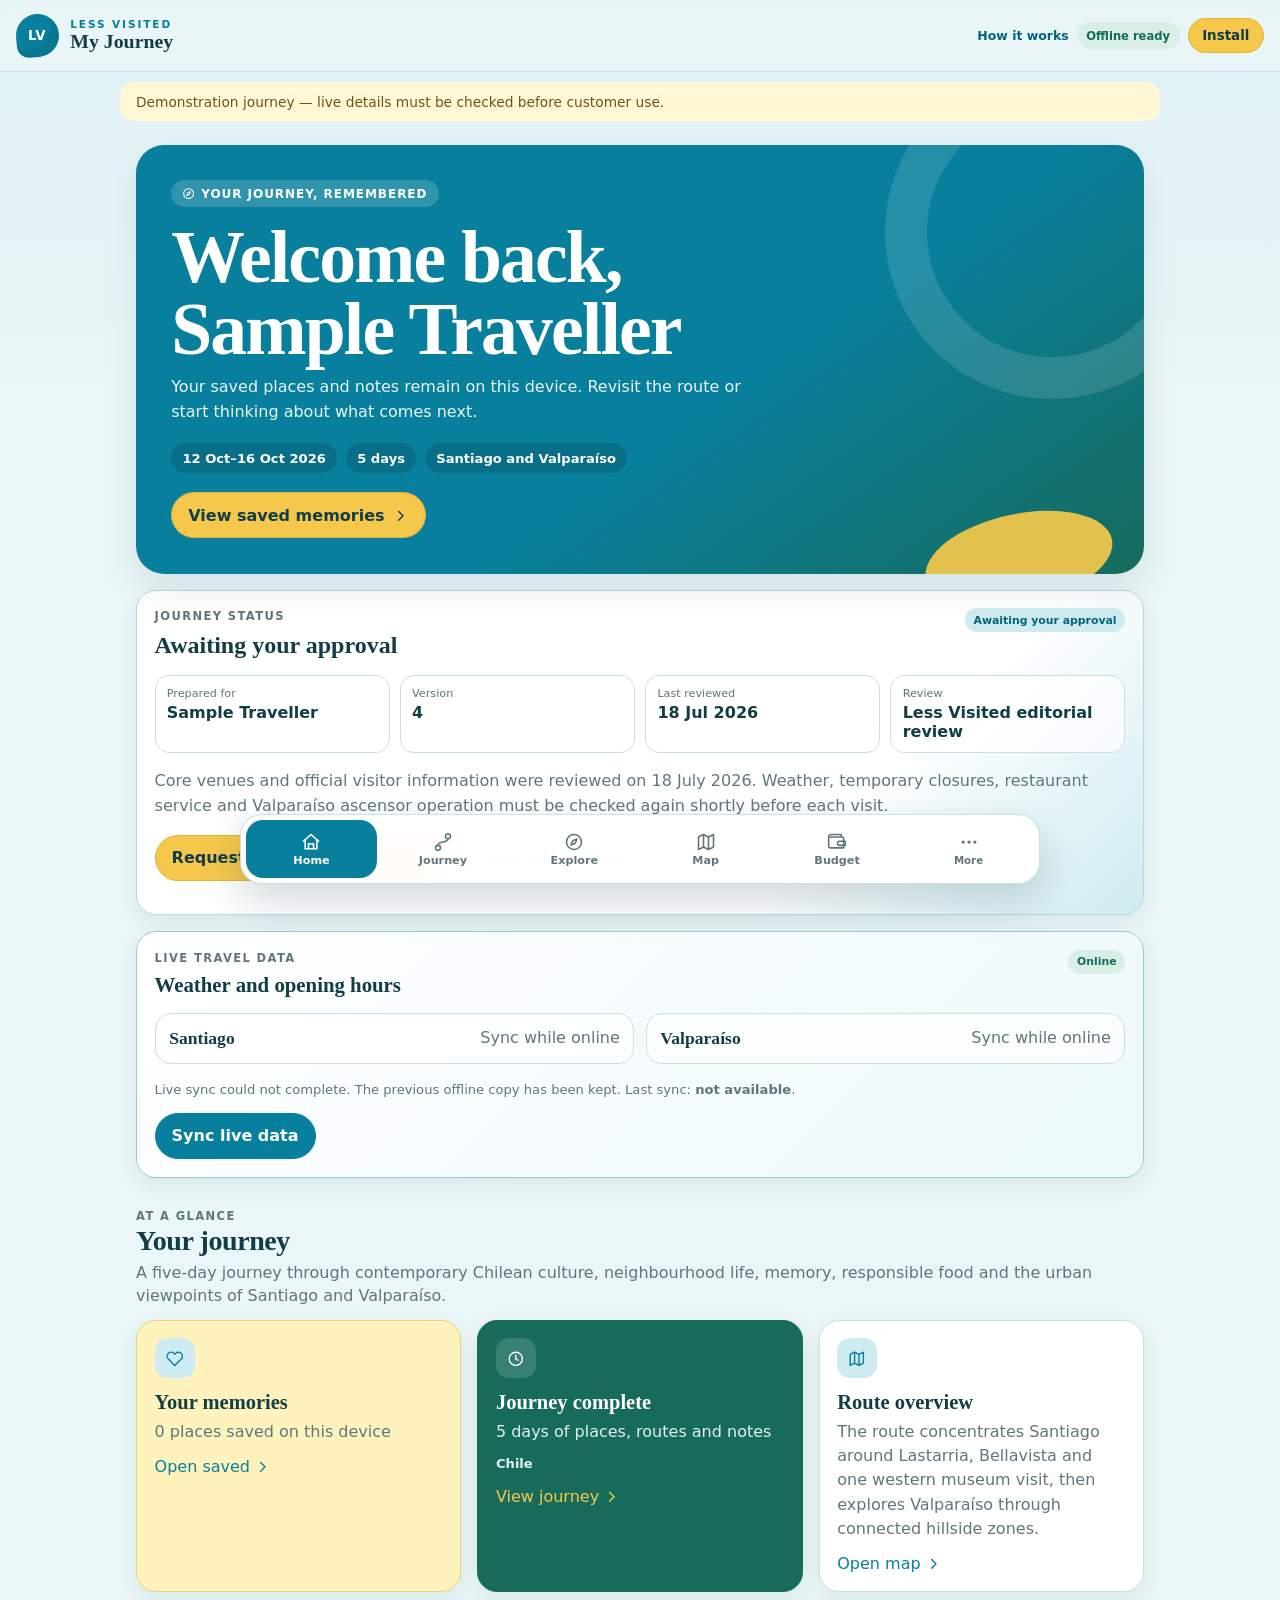
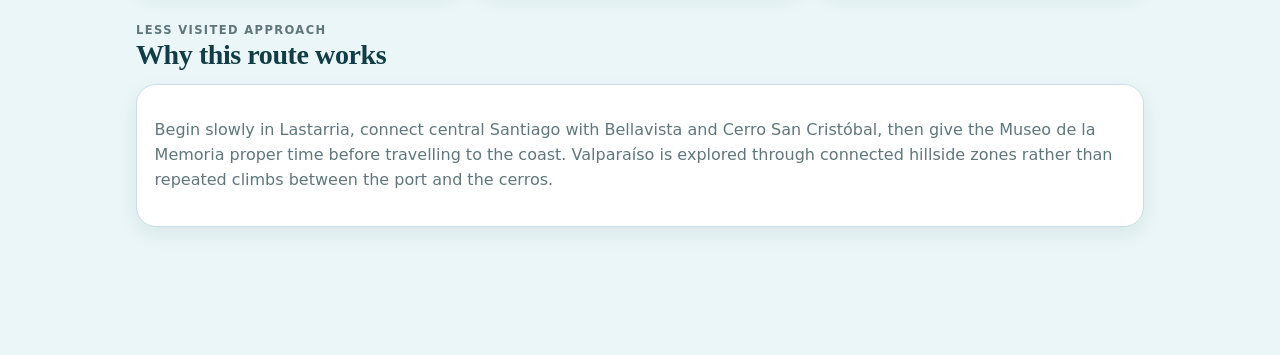
==== commit 3fb94d5e: "Load live group-travel product enhancements" ====
--- a/index.html
+++ b/index.html
@@ -11,6 +11,7 @@
   <link rel="stylesheet" href="./styles.css" />
   <link rel="stylesheet" href="./enhancements.css" />
   <link rel="stylesheet" href="./approval-integration.css" />
+  <link rel="stylesheet" href="./product-v4.css" />
   <title>My Journey — Less Visited</title>
 </head>
 <body>
@@ -36,10 +37,7 @@
   <header class="app-header">
     <a class="brand-lockup" href="#home" aria-label="Less Visited My Journey home">
       <div class="brand-mark" aria-hidden="true"><span>LV</span></div>
-      <div>
-        <p class="eyebrow">LESS VISITED</p>
-        <p class="product-name">My Journey</p>
-      </div>
+      <div><p class="eyebrow">LESS VISITED</p><p class="product-name">My Journey</p></div>
     </a>
     <div class="header-actions">
       <span id="offline-pill" class="status-pill" hidden>Offline ready</span>
@@ -89,8 +87,10 @@
 
   <script src="./bootstrap.js"></script>
   <script src="./journey-data-patch.js"></script>
+  <script src="./journey-v4-patch.js"></script>
   <script src="./app.js" type="module"></script>
   <script src="./enhancements.js" type="module"></script>
   <script src="./approval-integration.js" type="module"></script>
+  <script src="./product-v4.js" type="module"></script>
 </body>
 </html>
--- a/product-v4.css
+++ b/product-v4.css
@@ -0,0 +1,99 @@
+.live-travel-card { border-color: #9ccbd5; background: linear-gradient(135deg, #fff, #edf9fb); }
+.live-travel-card .panel-title-row { align-items: flex-start; }
+.sync-state { padding: .35rem .55rem; border-radius: 999px; font-size: .68rem; font-weight: 900; }
+.sync-state.is-online { background: var(--green-soft); color: var(--green); }
+.sync-state.is-offline { background: var(--yellow-soft); color: #72570d; }
+.weather-grid { display: grid; gap: .7rem; margin: 1rem 0; }
+.weather-place { display: grid; grid-template-columns: 1fr auto; gap: .18rem .7rem; padding: .85rem; border: 1px solid var(--line); border-radius: 16px; background: rgba(255,255,255,.72); }
+.weather-place strong { font-family: Georgia, "Times New Roman", serif; font-size: 1.1rem; }
+.weather-place span:not(.weather-temp), .weather-place small { color: var(--muted); }
+.weather-place small { grid-column: 1 / -1; }
+.weather-temp { grid-row: 1 / 3; grid-column: 2; align-self: center; color: var(--sea); font-family: Georgia, "Times New Roman", serif; font-size: 2.25rem; font-weight: 800; }
+.live-sync-note { font-size: .82rem; }
+.day-weather-chip { display: inline-flex; width: fit-content; margin-top: .45rem; padding: .3rem .5rem; border-radius: 999px; background: rgba(255,255,255,.72); color: var(--sea-dark); font-size: .7rem; font-weight: 850; text-transform: none; letter-spacing: 0; }
+.hours-chip { display: inline-flex; align-items: center; width: fit-content; padding: .28rem .48rem; border-radius: 999px; font-size: .66rem; font-weight: 850; white-space: nowrap; }
+.hours-chip--open { background: var(--green-soft); color: var(--green); }
+.hours-chip--closed { background: #fde2dc; color: #8c3d2f; }
+.hours-chip--unknown { background: var(--yellow-soft); color: #72570d; }
+.place-card__visual { min-height: 165px; background-position: center; background-size: cover; }
+.place-card__initials { align-self: end; justify-self: stretch; padding: 2.6rem .9rem .85rem; color: #fff; font-family: Georgia, "Times New Roman", serif; font-size: 1.42rem; line-height: 1.05; letter-spacing: 0; text-shadow: 0 2px 12px rgba(0,0,0,.6); }
+.place-card__topline { align-items: center; }
+.saved-place-card { overflow: hidden; padding-top: 0 !important; }
+.saved-place-card__image { min-height: 150px; margin: 0 -1.1rem 1rem; padding: 4.8rem 1rem 1rem; background-position: center; background-size: cover; color: #fff; }
+.saved-place-card__image strong { font-family: Georgia, "Times New Roman", serif; font-size: 1.45rem; text-shadow: 0 2px 12px rgba(0,0,0,.65); }
+.tour-grid { display: grid; gap: 1rem; }
+.tour-card { padding: 1rem; border: 1px solid var(--line); border-radius: var(--radius); background: var(--white); box-shadow: var(--shadow-small); }
+.tour-card > span { display: inline-flex; padding: .3rem .5rem; border-radius: 999px; background: var(--sea-soft); color: var(--sea-dark); font-size: .7rem; font-weight: 900; }
+.tour-card h3 { margin: .75rem 0 .35rem; font-family: Georgia, "Times New Roman", serif; }
+.tour-card p { color: var(--muted); line-height: 1.5; }
+.affiliate-settings { margin-top: 1rem; padding: .85rem; border: 1px dashed var(--line); border-radius: 16px; background: var(--surface); }
+.affiliate-settings summary { color: var(--sea); cursor: pointer; font-weight: 850; }
+.affiliate-settings form { display: grid; gap: .7rem; margin-top: .75rem; }
+.affiliate-settings label { display: grid; gap: .25rem; color: var(--muted); font-size: .75rem; font-weight: 800; }
+.affiliate-settings input { width: 100%; padding: .65rem; border: 1px solid var(--line); border-radius: 12px; background: var(--white); color: var(--ink); }
+.map-preview { min-height: 420px; padding: .6rem; background: #d8eef2; }
+.journey-pin-map { width: 100%; height: auto; display: block; }
+.journey-map-pin { cursor: pointer; outline: none; }
+.journey-map-pin circle:first-child { stroke: #fff; stroke-width: 5; filter: drop-shadow(0 3px 5px rgba(18,61,70,.25)); }
+.journey-map-pin--selected circle:first-child { fill: var(--sea); }
+.journey-map-pin--extra circle:first-child { fill: var(--yellow); }
+.journey-map-pin--saved circle:first-child { fill: var(--green); }
+.journey-map-pin .pin-centre { fill: #fff; pointer-events: none; }
+.journey-map-pin:focus circle:first-child { stroke: var(--ink); stroke-width: 7; }
+.map-city-label { fill: var(--ink); font-family: Georgia, "Times New Roman", serif; font-size: 28px; font-weight: 800; opacity: .7; }
+.map-legend { display: flex; flex-wrap: wrap; gap: .75rem; padding: .65rem .4rem 0; color: var(--muted); font-size: .75rem; font-weight: 800; }
+.map-legend span { display: inline-flex; align-items: center; gap: .35rem; }
+.map-legend i { width: 12px; height: 12px; border: 2px solid #fff; border-radius: 50%; box-shadow: 0 1px 3px rgba(0,0,0,.25); }
+.legend-selected { background: var(--sea); }.legend-extra { background: var(--yellow); }.legend-saved { background: var(--green); }
+.group-identity-card { background: linear-gradient(135deg, var(--sea-soft), var(--white)); }
+.group-login-note { padding: .7rem; border-radius: 13px; background: rgba(255,255,255,.72); }
+.traveller-strip { display: flex; gap: .65rem; padding: .3rem 0 .8rem; overflow-x: auto; }
+.traveller-avatar { flex: 0 0 105px; display: grid; justify-items: center; gap: .2rem; padding: .75rem .55rem; border: 1px solid var(--line); border-radius: 17px; background: var(--white); color: var(--ink); cursor: pointer; }
+.traveller-avatar span { font-size: 1.65rem; }.traveller-avatar small { color: var(--muted); font-size: .65rem; }
+.traveller-avatar.is-active { border-color: var(--sea); box-shadow: 0 0 0 3px var(--sea-soft); }
+.traveller-form { display: grid; grid-template-columns: 1fr auto auto; gap: .55rem; }
+.traveller-form input, .traveller-form select, .group-expense-form input, .group-expense-form select { width: 100%; min-height: 44px; padding: .65rem; border: 1px solid var(--line); border-radius: 12px; background: var(--surface); color: var(--ink); }
+.group-expense-form { display: grid; gap: .75rem; }
+.group-expense-form > label { display: grid; gap: .25rem; color: var(--muted); font-size: .75rem; font-weight: 800; }
+.split-people { display: flex; flex-wrap: wrap; gap: .5rem; padding: .75rem; border: 1px solid var(--line); border-radius: 14px; }
+.split-people legend { padding: 0 .3rem; color: var(--muted); font-size: .75rem; font-weight: 850; }
+.split-people label { padding: .45rem .55rem; border-radius: 999px; background: var(--surface); }
+.balance-grid { display: grid; gap: .55rem; margin-top: .8rem; }
+.balance-person { display: grid; grid-template-columns: 40px 1fr auto; align-items: center; gap: .65rem; padding: .65rem; border-radius: 14px; background: var(--surface); }
+.balance-person > span { font-size: 1.45rem; }.balance-person strong, .balance-person small { display: block; }.balance-person small { color: var(--muted); }
+.balance-person .positive { color: var(--green); }.balance-person .negative { color: var(--danger); }
+.settlement-list { margin-top: 1rem; padding-top: .8rem; border-top: 1px solid var(--line); }
+.settlement-list h4 { margin: 0 0 .45rem; }.settlement-list p { margin: .35rem 0; }
+.group-expense-row { display: grid; grid-template-columns: 40px 1fr auto auto; align-items: center; gap: .55rem; padding: .7rem 0; border-bottom: 1px solid var(--line); }
+.group-expense-row:last-child { border-bottom: 0; }.group-expense-row strong, .group-expense-row small { display: block; }.group-expense-row small { color: var(--muted); }
+.group-expense-avatar { display: grid; place-items: center; width: 38px; height: 38px; border-radius: 12px; background: var(--sea-soft); font-size: 1.2rem; }
+.compact-checklist { margin: -1.1rem; }
+.compact-checklist summary { display: flex; align-items: center; justify-content: space-between; gap: 1rem; padding: 1rem 1.1rem; cursor: pointer; list-style: none; }
+.compact-checklist summary::-webkit-details-marker { display: none; }.compact-checklist summary span { display: grid; gap: .2rem; }.compact-checklist summary small { color: var(--muted); font-size: .72rem; }
+.compact-checklist[open] summary { border-bottom: 1px solid var(--line); background: var(--sea-soft); }
+.compact-checklist__body { padding: 1rem 1.1rem; }
+.essentials-grid { display: grid; gap: 1rem; }
+.essential-card { position: relative; padding-top: 3.3rem; }
+.essential-icon { position: absolute; left: 1rem; top: 1rem; font-size: 1.55rem; }
+.essential-card > strong { display: block; margin-bottom: .45rem; color: var(--ink); }
+.emergency-card > a { display: flex; justify-content: space-between; gap: 1rem; padding: .6rem 0; border-bottom: 1px solid var(--line); text-decoration: none; }
+.emergency-card > a:last-child { border-bottom: 0; }
+.cash-card details { margin-top: .8rem; }.cash-card summary { color: var(--sea); cursor: pointer; font-weight: 850; }
+.cash-card form { display: grid; grid-template-columns: 1fr auto; gap: .45rem; margin-top: .55rem; }
+.cash-card input { min-width: 0; padding: .6rem; border: 1px solid var(--line); border-radius: 12px; background: var(--surface); color: var(--ink); }
+.insurance-card .document-empty { font-size: .78rem; }
+.document-row { display: grid; grid-template-columns: 34px 1fr auto auto; align-items: center; gap: .55rem; margin-top: .8rem; padding: .65rem; border-radius: 14px; background: var(--surface); }
+.document-row strong, .document-row small { display: block; }.document-row small { color: var(--muted); font-size: .68rem; }
+@media (min-width: 720px) {
+  .weather-grid { grid-template-columns: repeat(2, minmax(0, 1fr)); }
+  .tour-grid { grid-template-columns: repeat(3, minmax(0, 1fr)); }
+  .group-expense-form { grid-template-columns: repeat(2, minmax(0, 1fr)); }
+  .group-expense-form .split-people, .group-expense-form button { grid-column: 1 / -1; }
+  .balance-grid { grid-template-columns: repeat(2, minmax(0, 1fr)); }
+  .essentials-grid { grid-template-columns: repeat(2, minmax(0, 1fr)); }
+}
+@media (max-width: 560px) {
+  .traveller-form { grid-template-columns: 1fr auto; }.traveller-form .button { grid-column: 1 / -1; }
+  .group-expense-row { grid-template-columns: 36px 1fr auto; }.group-expense-row .icon-button { grid-column: 2 / -1; justify-self: end; }
+  .document-row { grid-template-columns: 30px 1fr; }.document-row .button, .document-row .icon-button { grid-row: 2; }
+}
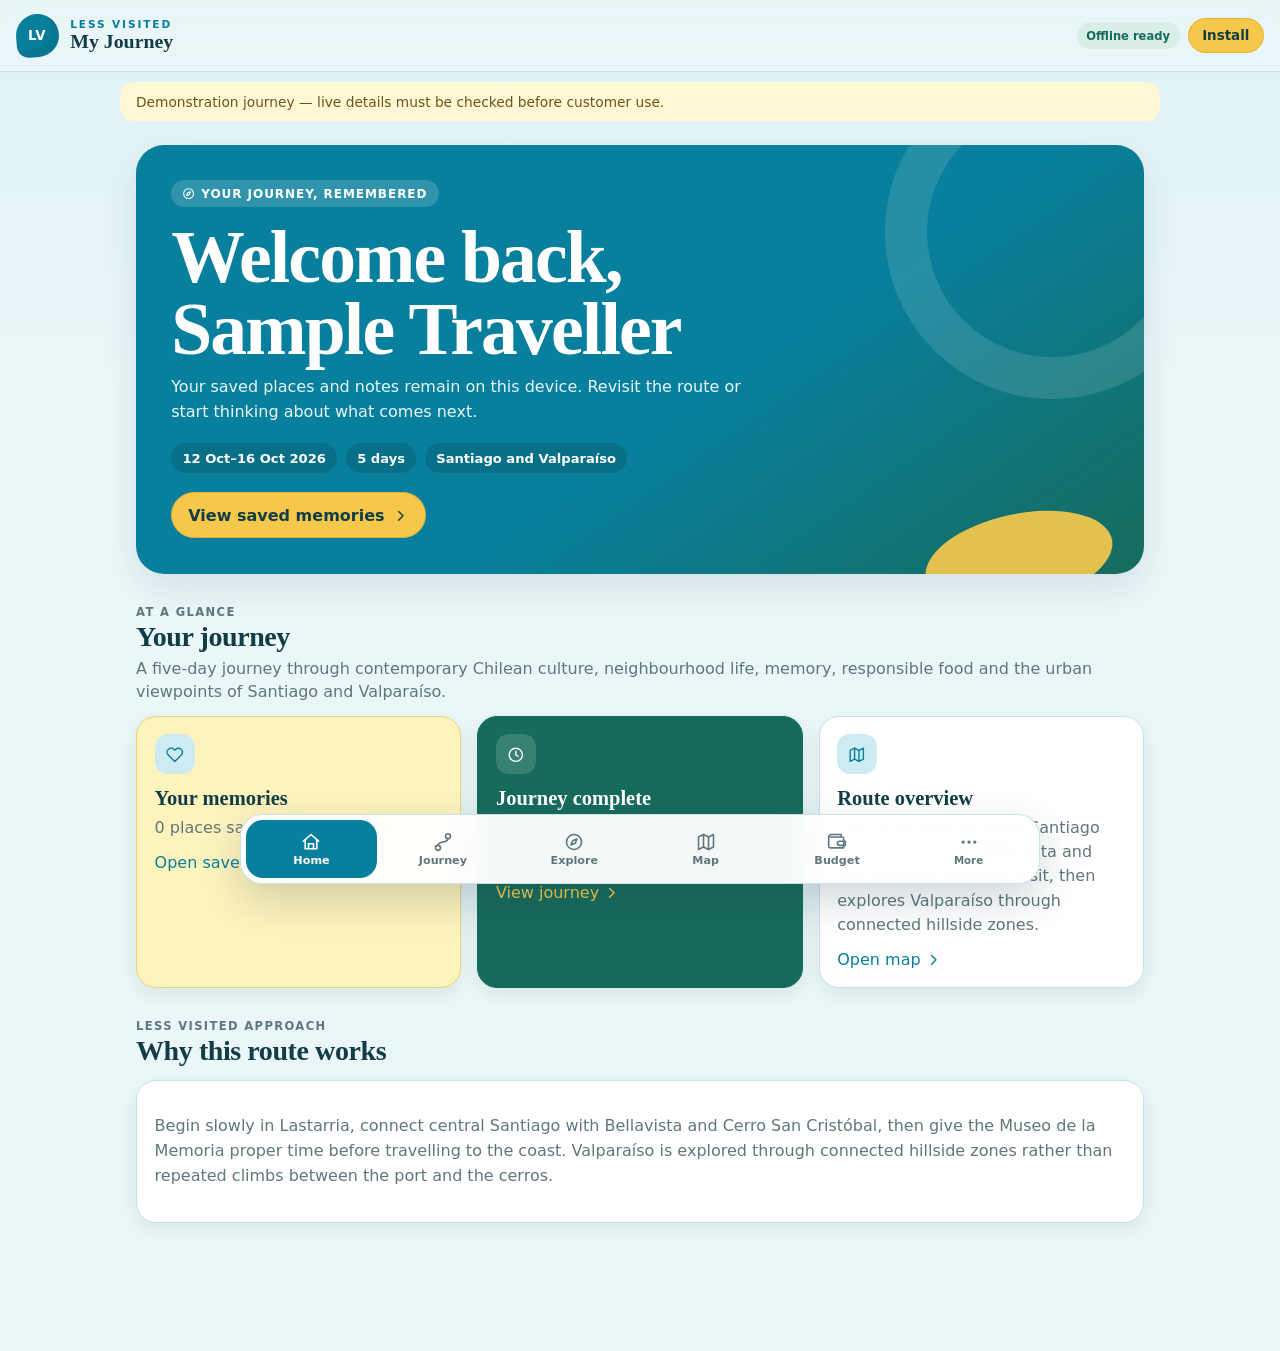
==== commit 9e8a5608: "Load the consolidated lazy application bundle" ====
--- a/index.html
+++ b/index.html
@@ -8,10 +8,8 @@
   <link rel="manifest" href="./manifest.webmanifest" />
   <link rel="icon" href="./icons/icon-192.png" sizes="192x192" />
   <link rel="apple-touch-icon" href="./icons/icon-192.png" />
-  <link rel="stylesheet" href="./styles.css" />
-  <link rel="stylesheet" href="./enhancements.css" />
-  <link rel="stylesheet" href="./approval-integration.css" />
-  <link rel="stylesheet" href="./product-v4.css" />
+  <link rel="stylesheet" href="./styles.css?v=build" />
+  <link rel="stylesheet" href="./product-v5.css?v=build" />
   <title>My Journey — Less Visited</title>
 </head>
 <body>
@@ -85,12 +83,10 @@
     </article>
   </template>
 
-  <script src="./bootstrap.js"></script>
-  <script src="./journey-data-patch.js"></script>
-  <script src="./journey-v4-patch.js"></script>
-  <script src="./app.js" type="module"></script>
-  <script src="./enhancements.js" type="module"></script>
-  <script src="./approval-integration.js" type="module"></script>
-  <script src="./product-v4.js" type="module"></script>
+  <script src="./bootstrap.js?v=build"></script>
+  <script src="./journey-data-patch.js?v=build"></script>
+  <script src="./journey-v4-patch.js?v=build"></script>
+  <script src="./app.js?v=build" type="module"></script>
+  <script src="./product-v5.js?v=build" type="module"></script>
 </body>
-</html>
+</html>
--- a/product-v5.css
+++ b/product-v5.css
@@ -0,0 +1 @@
+.product-flow-link{color:var(--sea-dark);font-size:.78rem;font-weight:850;text-decoration:none}.journey-status-card{margin-top:1rem;border-color:#b5d9df;background:linear-gradient(135deg,#fff 0 70%,var(--sea-soft))}.status-card__top,.dialog-heading{display:flex;align-items:flex-start;justify-content:space-between;gap:1rem}.status-card__top h2,.dialog-heading h2{margin:0;font-family:Georgia,"Times New Roman",serif}.review-badge,.verified-chip{display:inline-flex;align-items:center;padding:.35rem .55rem;border-radius:999px;background:var(--sea-soft);color:var(--sea-dark);font-size:.68rem;font-weight:900}.review-badge--approved{background:var(--green-soft);color:var(--green)}.review-badge--changes_requested{background:#fde2dc;color:#8c3d2f}.status-meta-grid{display:grid;grid-template-columns:repeat(2,minmax(0,1fr));gap:.65rem;margin:1rem 0}.status-meta-grid div{padding:.7rem;border:1px solid var(--line);border-radius:14px;background:rgba(255,255,255,.72)}.status-meta-grid span,.status-meta-grid strong{display:block}.status-meta-grid span{color:var(--muted);font-size:.7rem}.status-meta-grid strong{margin-top:.2rem}.status-card__note{color:var(--muted)}.why-selected{margin-top:.75rem;padding:.75rem;border-radius:14px;background:var(--sea-soft)}.why-selected strong{display:block;color:var(--sea-dark)}.why-selected p{margin-top:.25rem}.verification-box{margin-top:.75rem;border:1px solid #b8d8cd;border-radius:14px;background:#f3fbf8}.verification-box summary{display:flex;justify-content:space-between;gap:.75rem;padding:.7rem;color:var(--green);cursor:pointer;font-size:.78rem;font-weight:850}.verification-box__body{padding:0 .75rem .75rem}.verification-box dl{margin:0}.verification-box dl div{display:grid;grid-template-columns:90px 1fr;gap:.5rem;padding:.35rem 0;border-top:1px solid #d6e9e2}.verification-box dt{color:var(--muted);font-size:.72rem}.verification-box dd{margin:0;font-size:.78rem;font-weight:700}.nav-item--secondary{display:none!important}.nav-more{display:grid;justify-items:center;align-content:center;gap:.14rem;min-height:58px;padding:.35rem .08rem;border:0;border-radius:17px;background:transparent;color:var(--muted);cursor:pointer;font-size:.64rem;font-weight:800}.nav-more svg{width:1.25rem;height:1.25rem}.nav-more.is-active{background:var(--sea);color:#fff}.bottom-nav{z-index:200;grid-template-columns:repeat(6,1fr)}dialog:not([open]){display:none!important;pointer-events:none!important}.more-menu,.change-dialog{width:min(calc(100% - 1.5rem),560px);max-height:min(88vh,760px);padding:1.15rem;border:1px solid var(--line);border-radius:24px;background:var(--white);color:var(--ink);box-shadow:0 30px 80px rgba(18,61,70,.3)}.more-menu::backdrop,.change-dialog::backdrop{background:rgba(6,38,45,.58);backdrop-filter:blur(4px)}.more-menu__grid{display:grid;gap:.7rem;margin-top:1rem}.more-menu__grid button,.more-menu__grid a{display:grid;gap:.2rem;padding:.9rem;border:1px solid var(--line);border-radius:16px;background:var(--surface);color:var(--ink);text-align:left;text-decoration:none;cursor:pointer}.more-menu__grid span{color:var(--muted);font-size:.78rem}.change-dialog form{display:grid;gap:.85rem}.change-dialog label{display:grid;gap:.3rem;color:var(--muted);font-size:.78rem;font-weight:850}.change-dialog input,.change-dialog select,.change-dialog textarea{width:100%;padding:.75rem;border:1px solid var(--line);border-radius:13px;background:var(--surface);color:var(--ink)}.change-result{min-height:1.2rem;color:var(--green);font-weight:800}.live-travel-card{border-color:#9ccbd5;background:linear-gradient(135deg,#fff,#edf9fb)}.live-travel-card .panel-title-row{align-items:flex-start}.sync-state{padding:.35rem .55rem;border-radius:999px;font-size:.68rem;font-weight:900}.sync-state.is-online{background:var(--green-soft);color:var(--green)}.sync-state.is-offline{background:var(--yellow-soft);color:#72570d}.weather-grid{display:grid;gap:.7rem;margin:1rem 0}.weather-place{display:grid;grid-template-columns:1fr auto;gap:.18rem .7rem;padding:.85rem;border:1px solid var(--line);border-radius:16px;background:rgba(255,255,255,.72)}.weather-place strong{font-family:Georgia,"Times New Roman",serif;font-size:1.1rem}.weather-place span:not(.weather-temp),.weather-place small{color:var(--muted)}.weather-place small{grid-column:1/-1}.weather-temp{grid-row:1/3;grid-column:2;align-self:center;color:var(--sea);font-family:Georgia,"Times New Roman",serif;font-size:2.25rem;font-weight:800}.live-sync-note{font-size:.82rem}.day-weather-chip{display:inline-flex;width:fit-content;margin-top:.45rem;padding:.3rem .5rem;border-radius:999px;background:rgba(255,255,255,.72);color:var(--sea-dark);font-size:.7rem;font-weight:850;text-transform:none;letter-spacing:0}.hours-chip{display:inline-flex;align-items:center;width:fit-content;padding:.28rem .48rem;border-radius:999px;font-size:.66rem;font-weight:850;white-space:nowrap}.hours-chip--open{background:var(--green-soft);color:var(--green)}.hours-chip--closed{background:#fde2dc;color:#8c3d2f}.hours-chip--unknown{background:var(--yellow-soft);color:#72570d}.place-card__visual{min-height:165px;background-position:center;background-size:cover}.place-card__initials{align-self:end;justify-self:stretch;padding:2.6rem .9rem .85rem;color:#fff;font-family:Georgia,"Times New Roman",serif;font-size:1.42rem;line-height:1.05;letter-spacing:0;text-shadow:0 2px 12px rgba(0,0,0,.6)}.saved-place-card{overflow:hidden;padding-top:0!important}.saved-place-card__image{min-height:150px;margin:0 -1.1rem 1rem;padding:4.8rem 1rem 1rem;background-position:center;background-size:cover;color:#fff}.saved-place-card__image strong{font-family:Georgia,"Times New Roman",serif;font-size:1.45rem;text-shadow:0 2px 12px rgba(0,0,0,.65)}.tour-grid{display:grid;gap:1rem}.tour-card{padding:1rem;border:1px solid var(--line);border-radius:var(--radius);background:var(--white);box-shadow:var(--shadow-small)}.tour-card>span{display:inline-flex;padding:.3rem .5rem;border-radius:999px;background:var(--sea-soft);color:var(--sea-dark);font-size:.7rem;font-weight:900}.tour-card h3{margin:.75rem 0 .35rem;font-family:Georgia,"Times New Roman",serif}.tour-card p{color:var(--muted);line-height:1.5}.affiliate-settings{margin-top:1rem;padding:.85rem;border:1px dashed var(--line);border-radius:16px;background:var(--surface)}.affiliate-settings summary{color:var(--sea);cursor:pointer;font-weight:850}.affiliate-settings form{display:grid;gap:.7rem;margin-top:.75rem}.affiliate-settings label{display:grid;gap:.25rem;color:var(--muted);font-size:.75rem;font-weight:800}.affiliate-settings input{width:100%;padding:.65rem;border:1px solid var(--line);border-radius:12px;background:var(--white);color:var(--ink)}.map-preview{min-height:420px;padding:.6rem;background:#d8eef2}.journey-pin-map{display:block;width:100%;height:auto}.journey-map-pin{cursor:pointer;outline:none}.journey-map-pin circle:first-child{stroke:#fff;stroke-width:5;filter:drop-shadow(0 3px 5px rgba(18,61,70,.25))}.journey-map-pin--selected circle:first-child{fill:var(--sea)}.journey-map-pin--extra circle:first-child{fill:var(--yellow)}.journey-map-pin--saved circle:first-child{fill:var(--green)}.journey-map-pin .pin-centre{fill:#fff;pointer-events:none}.journey-map-pin:focus circle:first-child{stroke:var(--ink);stroke-width:7}.map-city-label{fill:var(--ink);font-family:Georgia,"Times New Roman",serif;font-size:28px;font-weight:800;opacity:.7}.map-legend{display:flex;flex-wrap:wrap;gap:.75rem;padding:.65rem .4rem 0;color:var(--muted);font-size:.75rem;font-weight:800}.map-legend span{display:inline-flex;align-items:center;gap:.35rem}.map-legend i{width:12px;height:12px;border:2px solid #fff;border-radius:50%;box-shadow:0 1px 3px rgba(0,0,0,.25)}.legend-selected{background:var(--sea)}.legend-extra{background:var(--yellow)}.legend-saved{background:var(--green)}.group-identity-card{background:linear-gradient(135deg,var(--sea-soft),var(--white))}.group-login-note{padding:.7rem;border-radius:13px;background:rgba(255,255,255,.72)}.traveller-strip{display:flex;gap:.65rem;padding:.3rem 0 .8rem;overflow-x:auto}.traveller-avatar{flex:0 0 105px;display:grid;justify-items:center;gap:.2rem;padding:.75rem .55rem;border:1px solid var(--line);border-radius:17px;background:var(--white);color:var(--ink);cursor:pointer}.traveller-avatar span{font-size:1.65rem}.traveller-avatar small{color:var(--muted);font-size:.65rem}.traveller-avatar.is-active{border-color:var(--sea);box-shadow:0 0 0 3px var(--sea-soft)}.traveller-form{display:grid;grid-template-columns:1fr auto auto;gap:.55rem}.traveller-form input,.traveller-form select,.group-expense-form input,.group-expense-form select{width:100%;min-height:44px;padding:.65rem;border:1px solid var(--line);border-radius:12px;background:var(--surface);color:var(--ink)}.group-expense-form{display:grid;gap:.75rem}.group-expense-form>label{display:grid;gap:.25rem;color:var(--muted);font-size:.75rem;font-weight:800}.split-people{display:flex;flex-wrap:wrap;gap:.5rem;padding:.75rem;border:1px solid var(--line);border-radius:14px}.split-people legend{padding:0 .3rem;color:var(--muted);font-size:.75rem;font-weight:850}.split-people label{padding:.45rem .55rem;border-radius:999px;background:var(--surface)}.balance-grid{display:grid;gap:.55rem;margin-top:.8rem}.balance-person{display:grid;grid-template-columns:40px 1fr auto;align-items:center;gap:.65rem;padding:.65rem;border-radius:14px;background:var(--surface)}.balance-person>span{font-size:1.45rem}.balance-person strong,.balance-person small{display:block}.balance-person small{color:var(--muted)}.balance-person .positive{color:var(--green)}.balance-person .negative{color:var(--danger)}.settlement-list{margin-top:1rem;padding-top:.8rem;border-top:1px solid var(--line)}.settlement-list h4{margin:0 0 .45rem}.settlement-list p{margin:.35rem 0}.group-expense-row{display:grid;grid-template-columns:40px 1fr auto auto;align-items:center;gap:.55rem;padding:.7rem 0;border-bottom:1px solid var(--line)}.group-expense-row:last-child{border-bottom:0}.group-expense-row strong,.group-expense-row small{display:block}.group-expense-row small{color:var(--muted)}.group-expense-avatar{display:grid;place-items:center;width:38px;height:38px;border-radius:12px;background:var(--sea-soft);font-size:1.2rem}.compact-checklist{margin:-1.1rem}.compact-checklist summary{display:flex;align-items:center;justify-content:space-between;gap:1rem;padding:1rem 1.1rem;cursor:pointer;list-style:none}.compact-checklist summary::-webkit-details-marker{display:none}.compact-checklist summary span{display:grid;gap:.2rem}.compact-checklist summary small{color:var(--muted);font-size:.72rem}.compact-checklist[open] summary{border-bottom:1px solid var(--line);background:var(--sea-soft)}.compact-checklist__body{padding:1rem 1.1rem}.essentials-grid{display:grid;gap:1rem}.essential-card{position:relative;padding-top:3.3rem}.essential-icon{position:absolute;left:1rem;top:1rem;font-size:1.55rem}.essential-card>strong{display:block;margin-bottom:.45rem;color:var(--ink)}.emergency-card>a{display:flex;justify-content:space-between;gap:1rem;padding:.6rem 0;border-bottom:1px solid var(--line);text-decoration:none}.cash-card details{margin-top:.8rem}.cash-card summary{color:var(--sea);cursor:pointer;font-weight:850}.cash-card form{display:grid;grid-template-columns:1fr auto;gap:.45rem;margin-top:.55rem}.cash-card input{min-width:0;padding:.6rem;border:1px solid var(--line);border-radius:12px;background:var(--surface);color:var(--ink)}.document-row{display:grid;grid-template-columns:34px 1fr auto auto;align-items:center;gap:.55rem;margin-top:.8rem;padding:.65rem;border-radius:14px;background:var(--surface)}.document-row strong,.document-row small{display:block}.document-row small{color:var(--muted);font-size:.68rem}.flow-page{max-width:1100px;margin:0 auto;padding:1rem 1rem 5rem}.flow-hero{padding:clamp(1.4rem,5vw,3.4rem);border-radius:30px;background:linear-gradient(135deg,var(--sea),var(--green));color:#fff}.flow-hero h1{max-width:14ch;margin:.7rem 0;font-family:Georgia,"Times New Roman",serif;font-size:clamp(2.4rem,8vw,5rem);line-height:.95}.flow-hero p{max-width:62ch;color:#e5f5f3;line-height:1.6}.flow-steps{display:grid;gap:1rem;margin-top:1rem}.flow-step{padding:1rem;border:1px solid var(--line);border-radius:20px;background:var(--white)}.flow-step__number{display:grid;place-items:center;width:38px;height:38px;border-radius:50%;background:var(--yellow);font-weight:900}.flow-step h2{margin:.7rem 0 .35rem;font-family:Georgia,"Times New Roman",serif}.flow-choice-grid{display:grid;gap:.8rem}.flow-choice{padding:1rem;border:1px solid var(--line);border-radius:18px;background:var(--surface)}.flow-choice--featured{border-color:var(--sea);box-shadow:var(--shadow-small)}.demo-intake{display:grid;gap:.75rem}.demo-intake label{display:grid;gap:.3rem;color:var(--muted);font-size:.78rem;font-weight:800}.demo-intake input,.demo-intake select,.demo-intake textarea{padding:.7rem;border:1px solid var(--line);border-radius:12px;background:var(--surface);color:var(--ink)}.preview-route{display:grid;gap:.6rem}.preview-route div{display:grid;grid-template-columns:34px 1fr;gap:.65rem;align-items:start;padding:.7rem;border-radius:14px;background:var(--surface)}.preview-route span{display:grid;place-items:center;width:32px;height:32px;border-radius:50%;background:var(--sea);color:#fff;font-weight:900}@media(min-width:720px){.status-meta-grid{grid-template-columns:repeat(4,minmax(0,1fr))}.weather-grid{grid-template-columns:repeat(2,minmax(0,1fr))}.tour-grid{grid-template-columns:repeat(3,minmax(0,1fr))}.group-expense-form{grid-template-columns:repeat(2,minmax(0,1fr))}.group-expense-form .split-people,.group-expense-form button{grid-column:1/-1}.balance-grid,.essentials-grid,.flow-steps,.flow-choice-grid{grid-template-columns:repeat(2,minmax(0,1fr))}}@media(max-width:560px){.product-flow-link{display:none}.verification-box summary{display:grid}.nav-more,.nav-item{font-size:.52rem}.traveller-form{grid-template-columns:1fr auto}.traveller-form .button{grid-column:1/-1}.group-expense-row{grid-template-columns:36px 1fr auto}.group-expense-row .icon-button{grid-column:2/-1;justify-self:end}.document-row{grid-template-columns:30px 1fr}.document-row .button,.document-row .icon-button{grid-row:2}}
